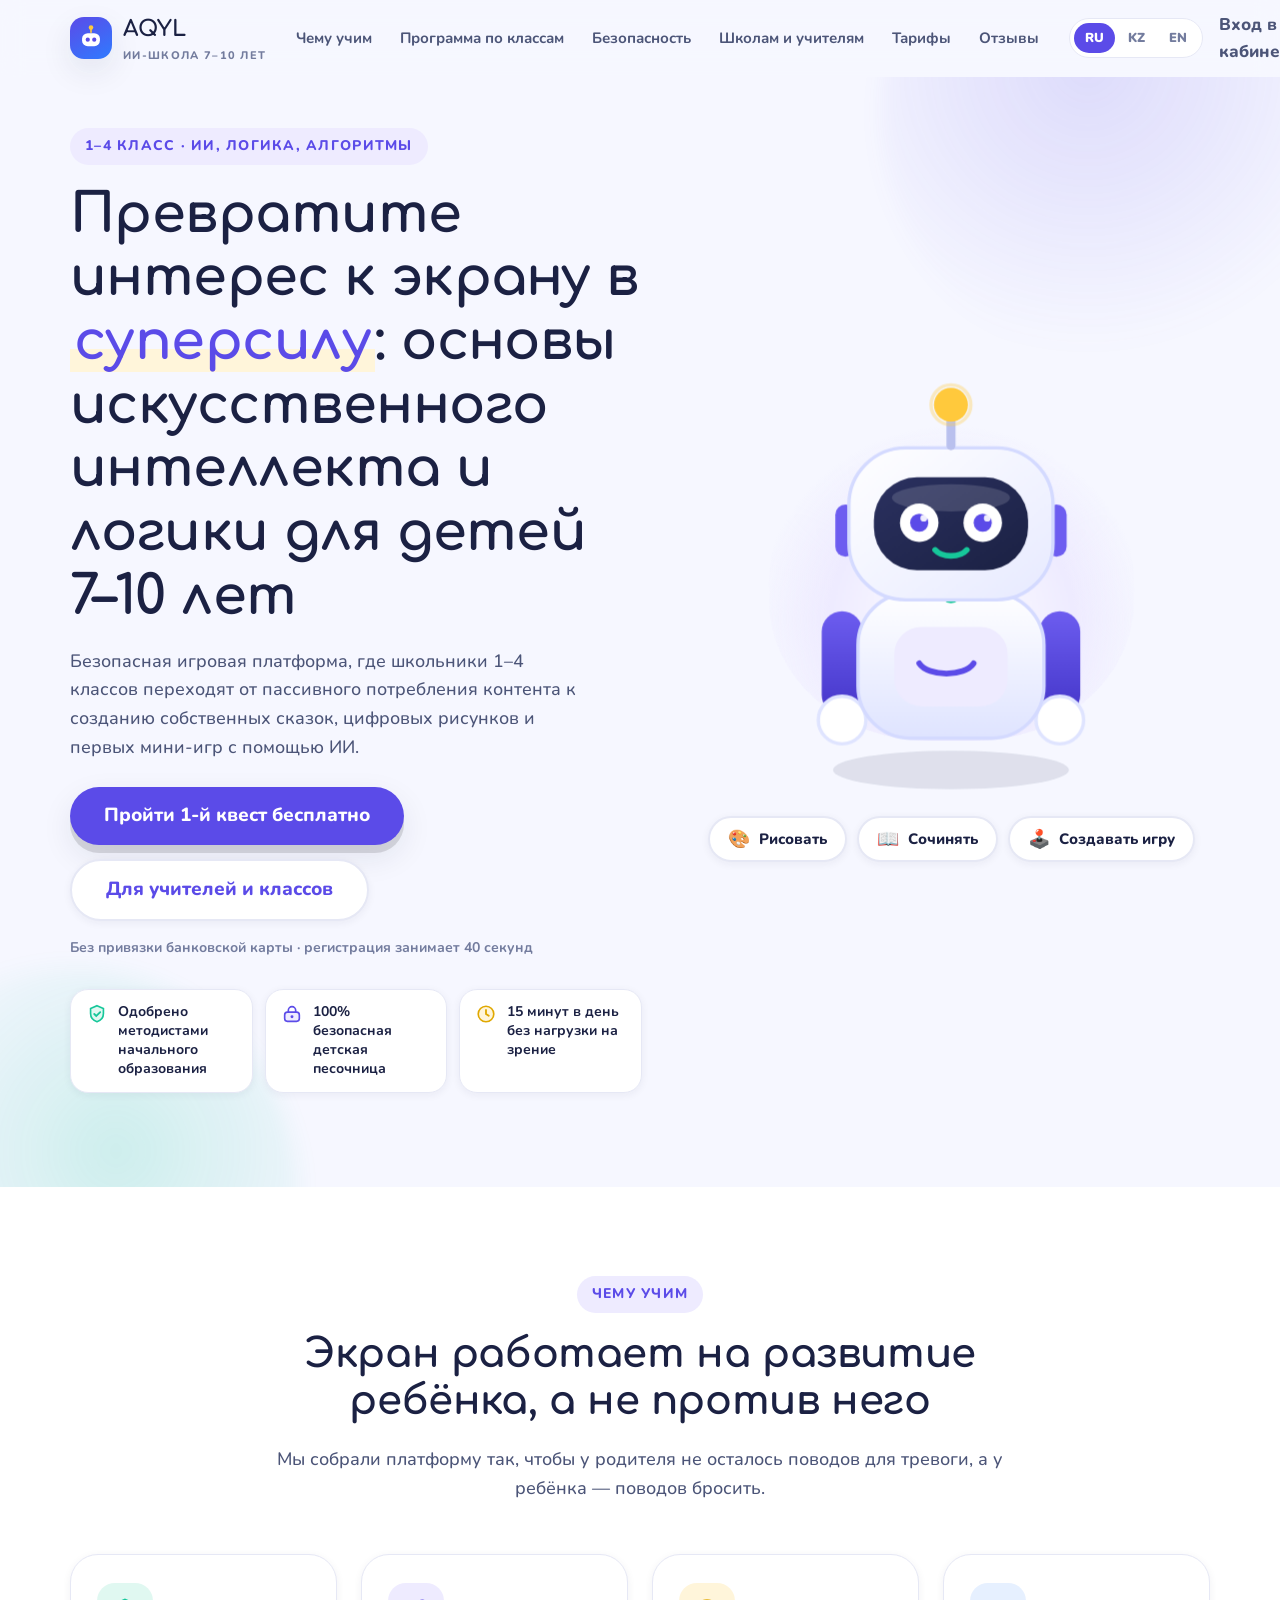
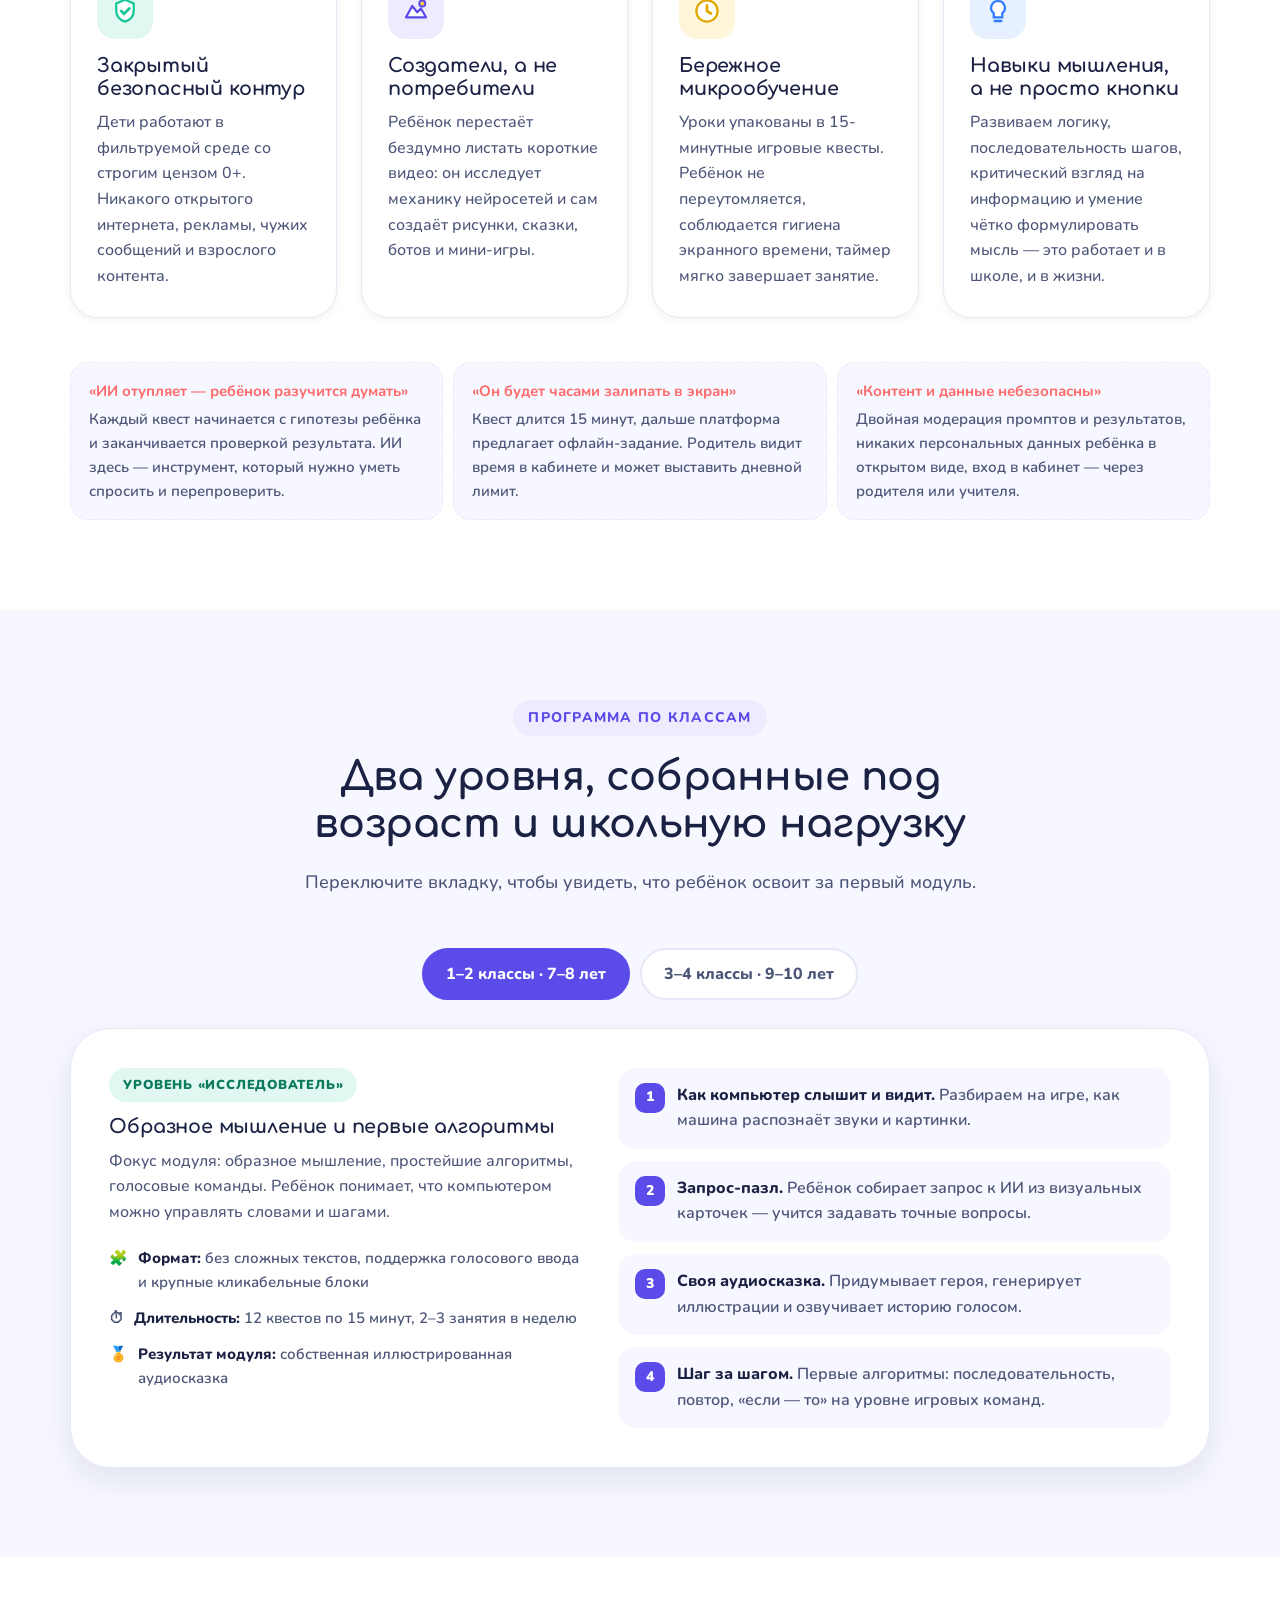
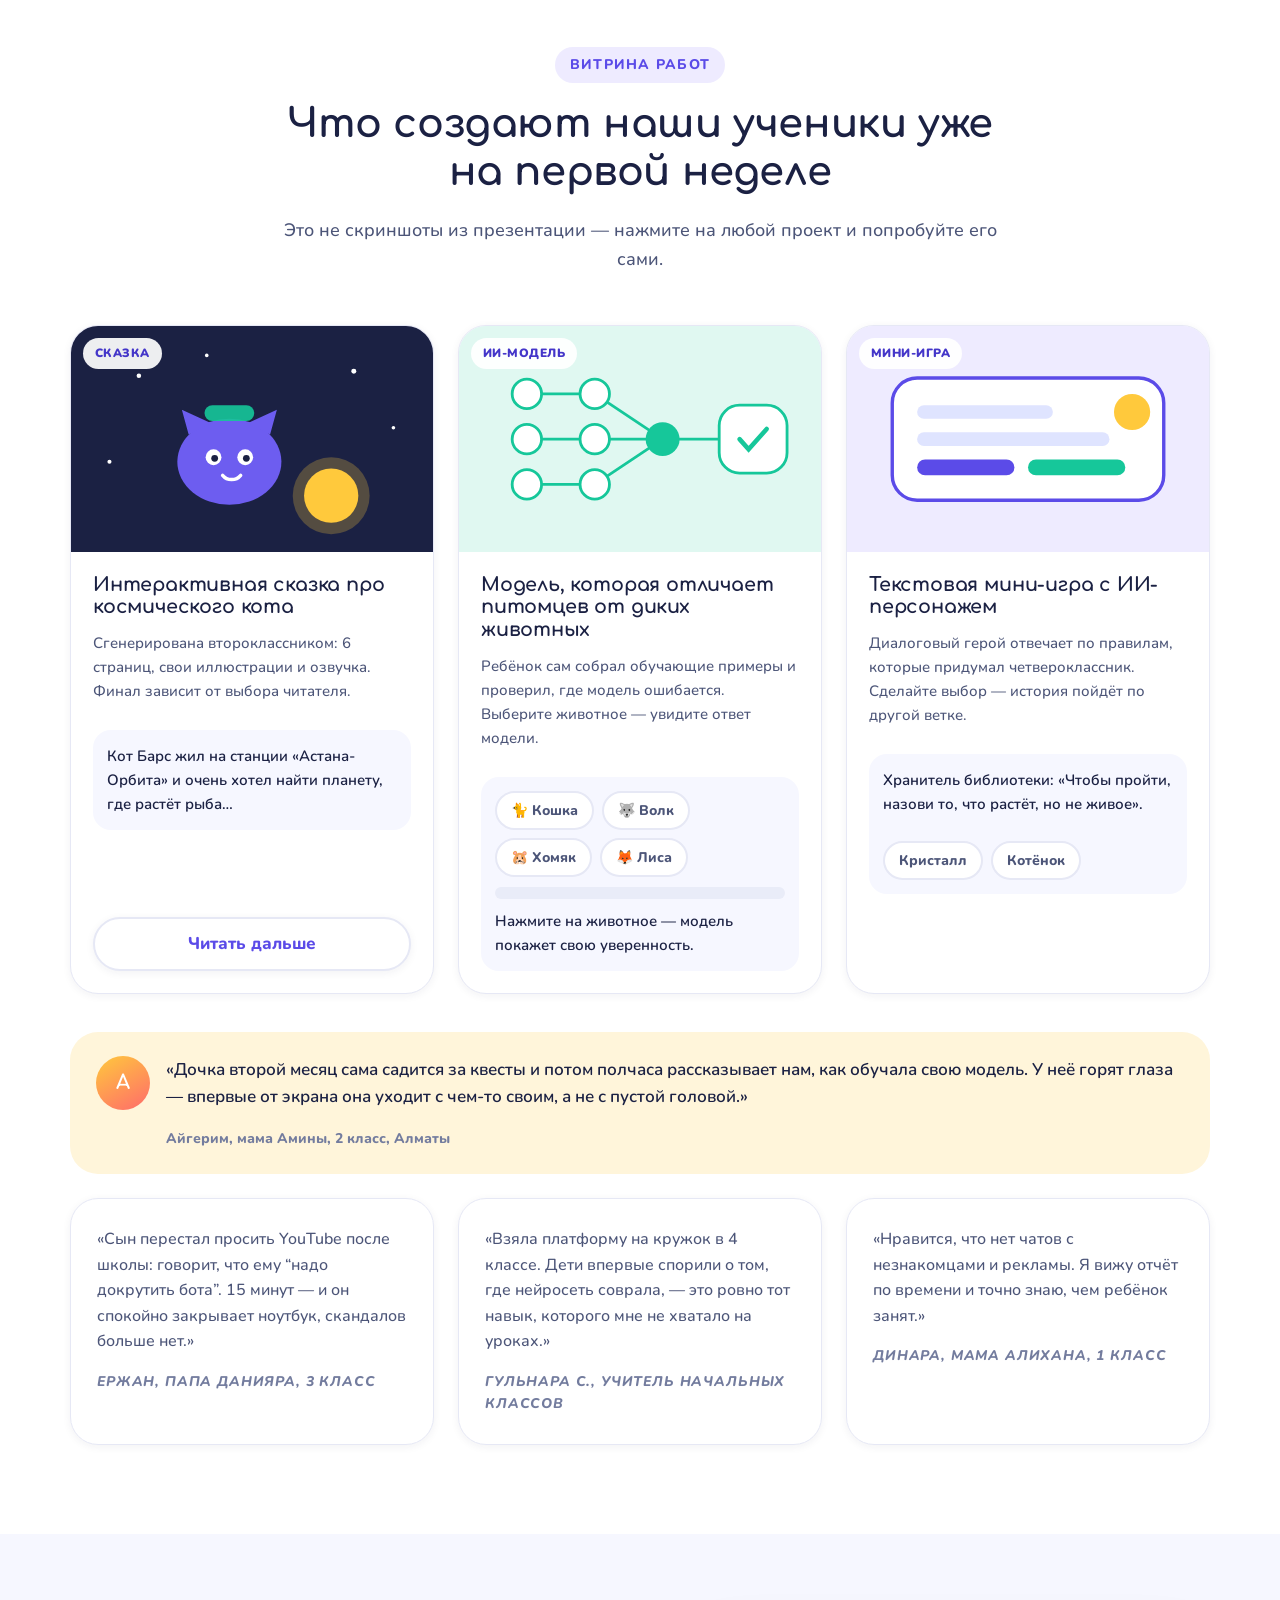
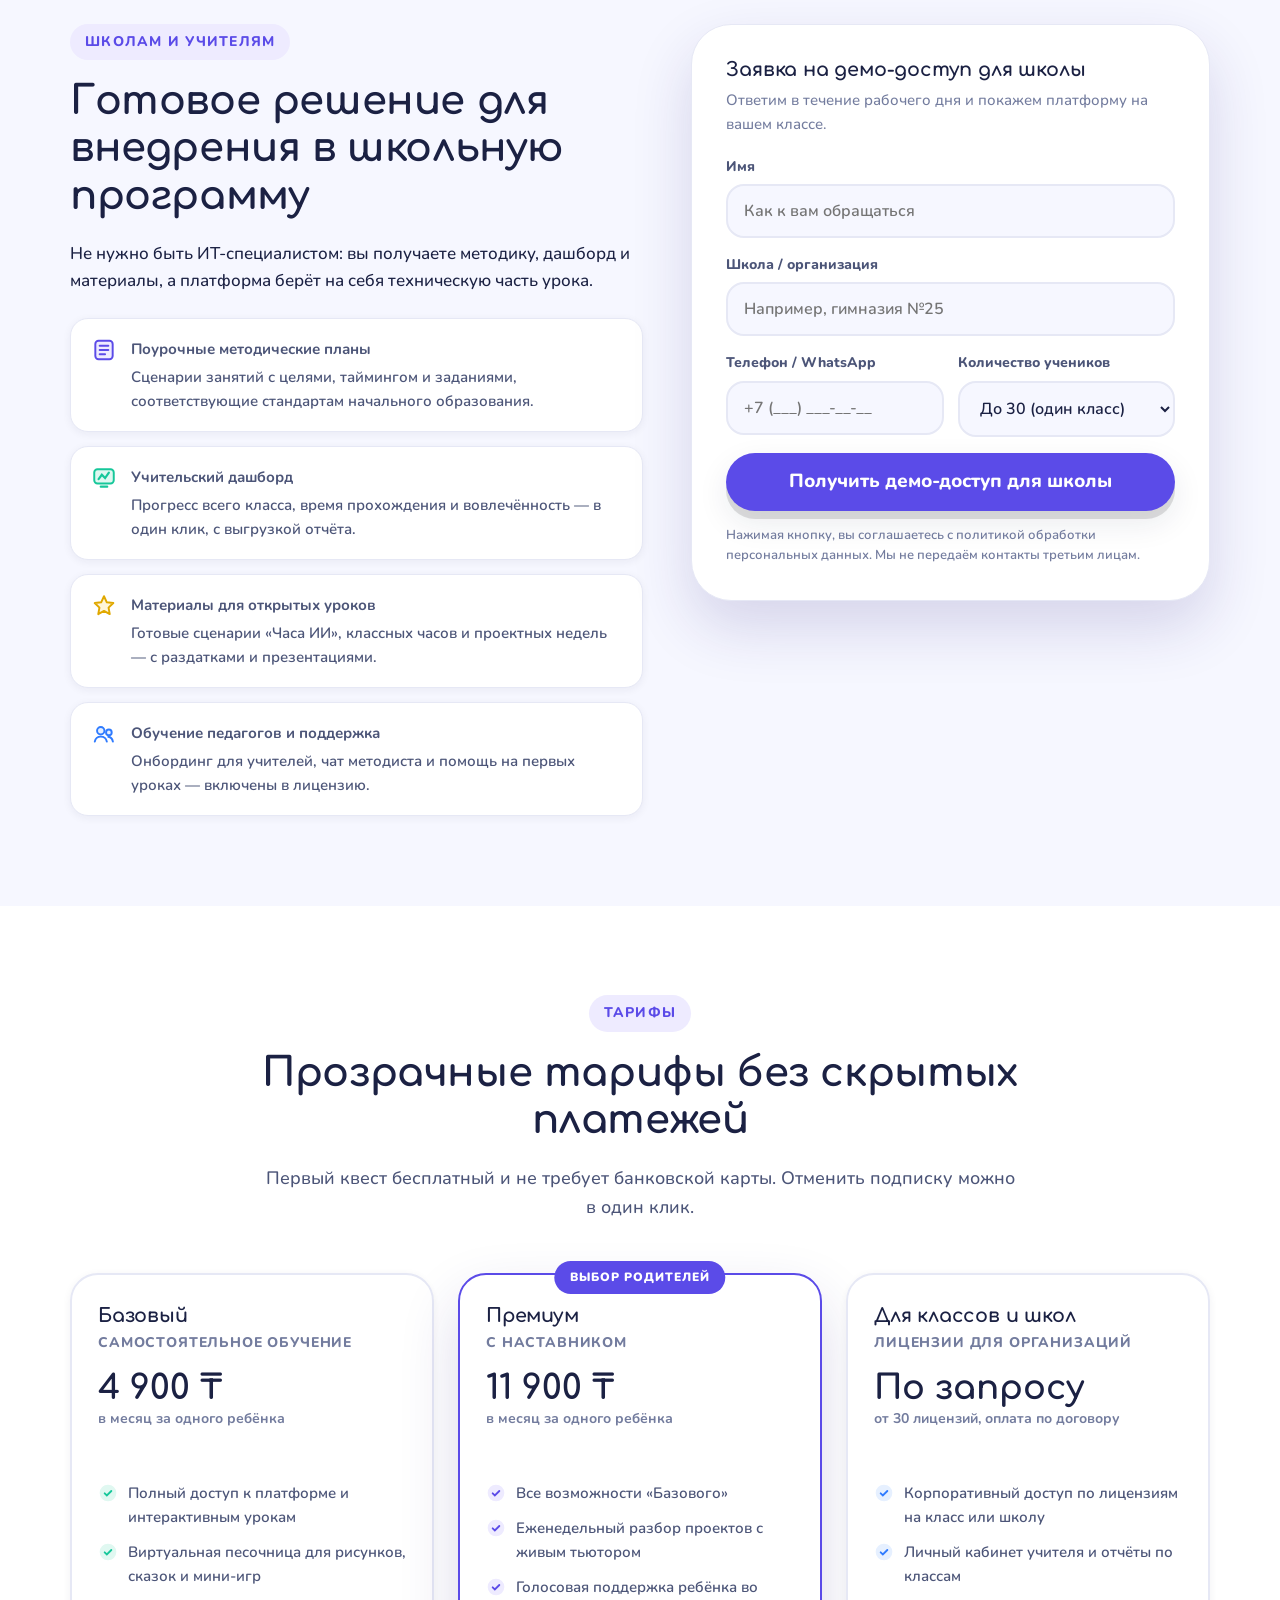
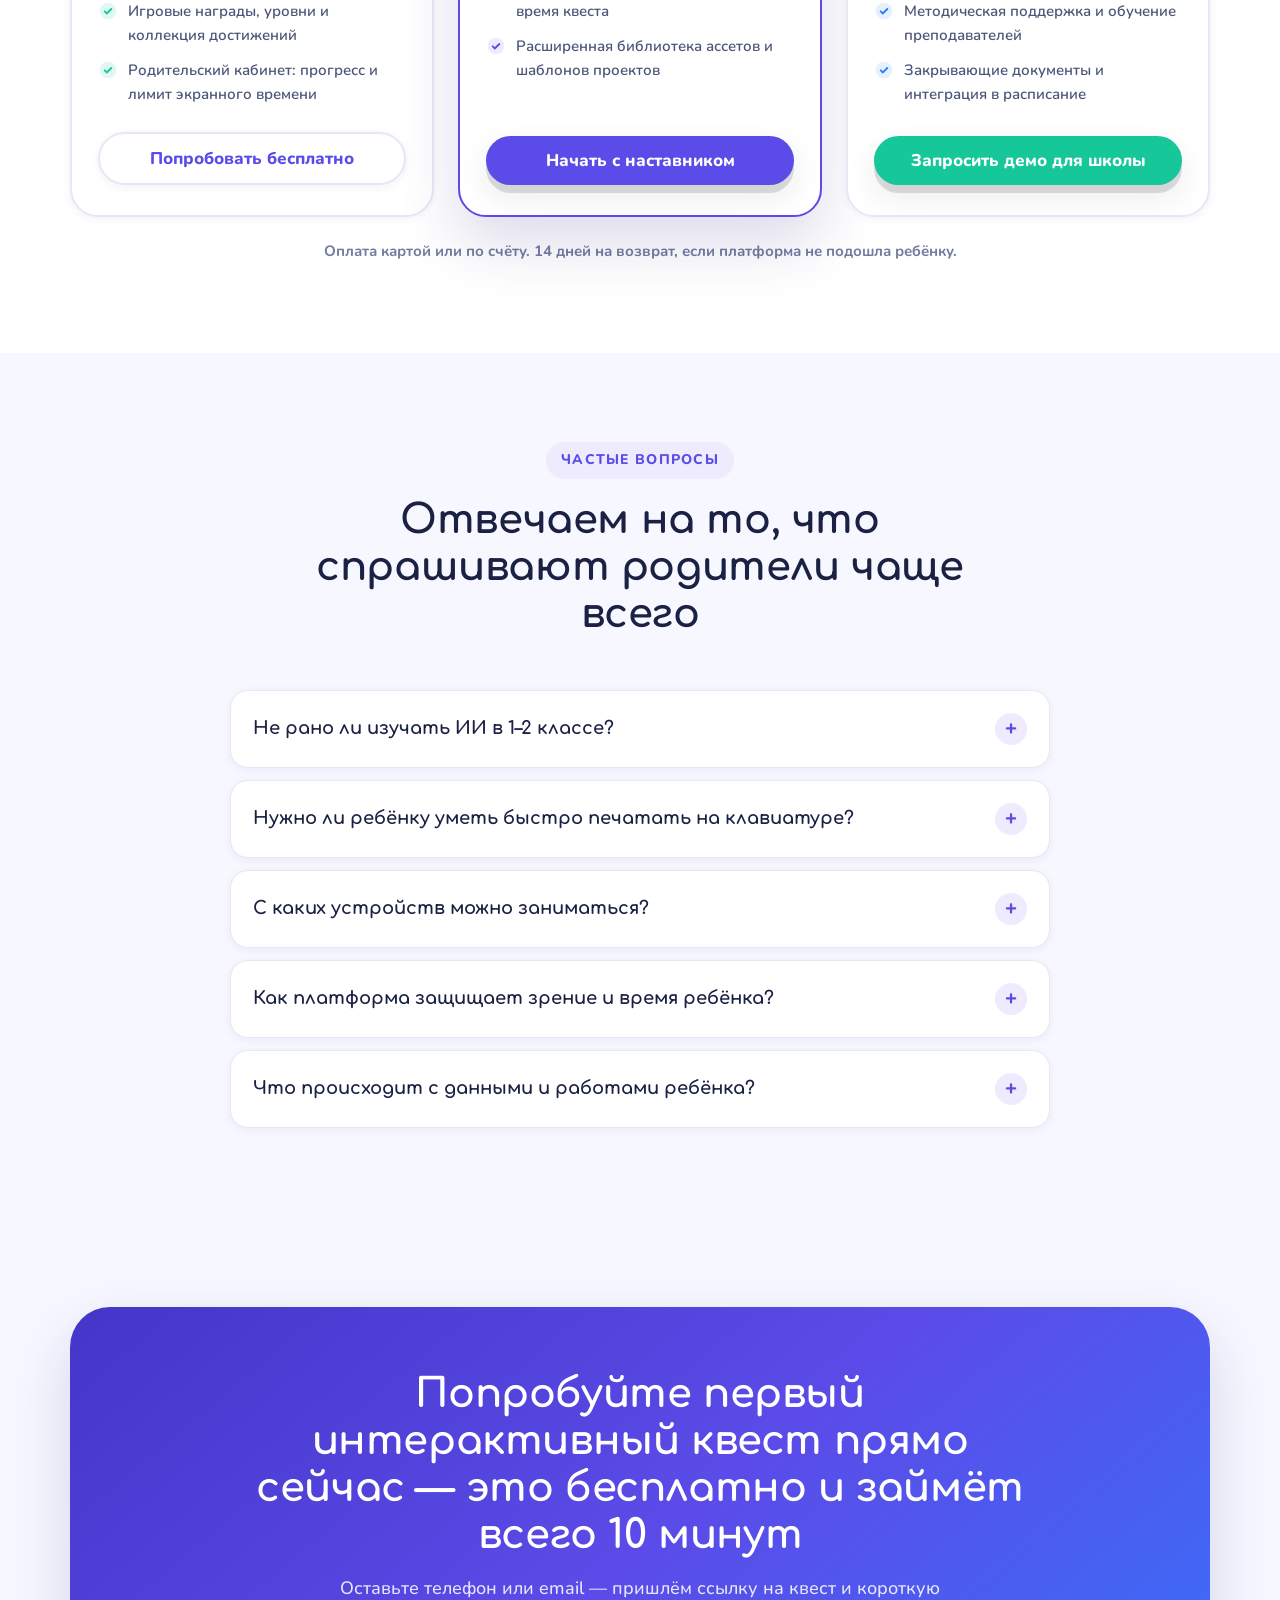
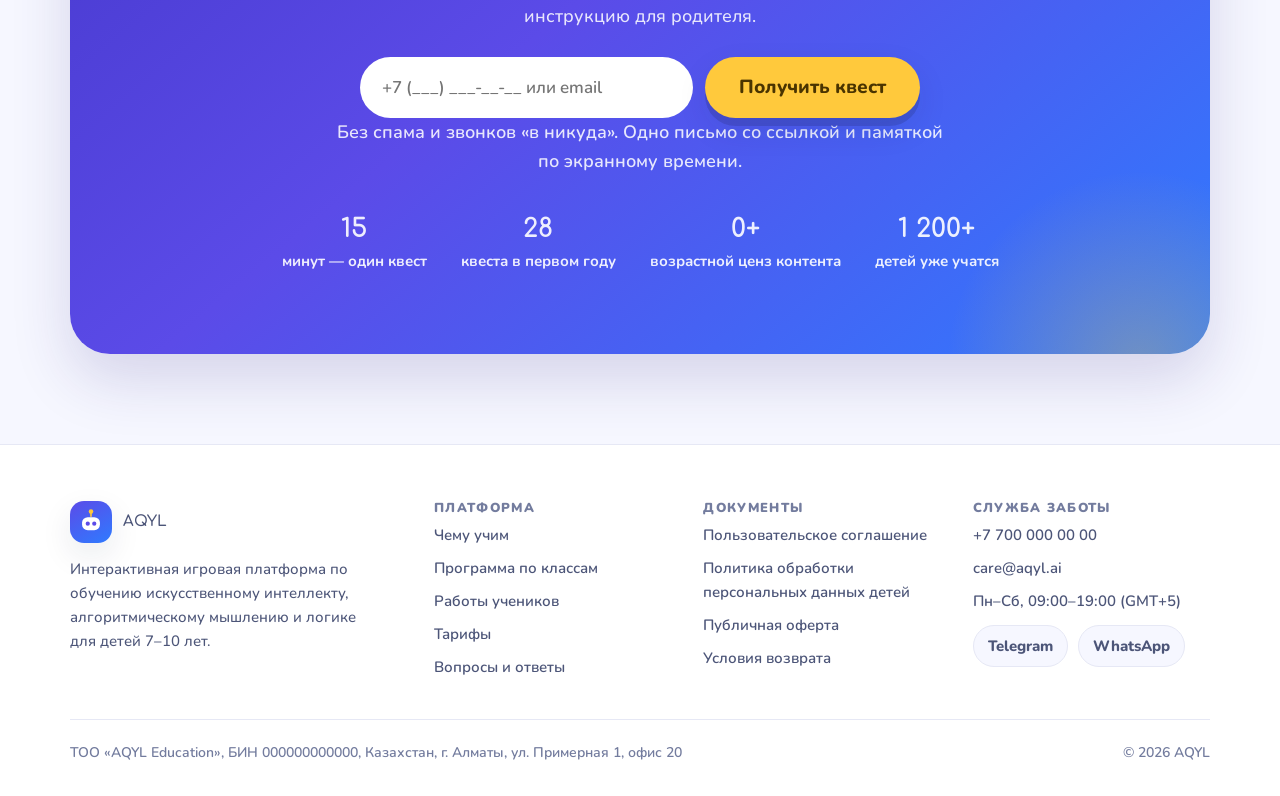
==== landing/index.html @ 335eb803 "feat: add conversion landing page for AI/logic EdTech platform Standalone static landing in landing/" ====
<!DOCTYPE html>
<html lang="ru">

<head>
  <meta charset="utf-8">
  <meta name="viewport" content="width=device-width, initial-scale=1">
  <title>AQYL — ИИ, логика и алгоритмы для детей 7–10 лет</title>
  <meta name="description"
    content="Безопасная игровая платформа, где школьники 1–4 классов изучают искусственный интеллект, алгоритмическое мышление и логику: 15-минутные квесты, свои сказки, рисунки и мини-игры. Первый квест — бесплатно.">
  <meta name="theme-color" content="#5b4be8">
  <link rel="canonical" href="https://aqyl.ai/">

  <meta property="og:type" content="website">
  <meta property="og:title" content="AQYL — основы искусственного интеллекта для детей 7–10 лет">
  <meta property="og:description"
    content="Игровые 15-минутные квесты: ребёнок переходит от бездумного скроллинга к созданию своих сказок, рисунков и мини-игр с помощью ИИ. Закрытый безопасный контур 0+.">
  <meta property="og:locale" content="ru_RU">

  <link rel="icon"
    href="data:image/svg+xml,%3Csvg xmlns='http://www.w3.org/2000/svg' viewBox='0 0 32 32'%3E%3Crect width='32' height='32' rx='9' fill='%235b4be8'/%3E%3Crect x='7' y='10' width='18' height='14' rx='6' fill='%23fff'/%3E%3Ccircle cx='13' cy='17' r='2.4' fill='%235b4be8'/%3E%3Ccircle cx='19' cy='17' r='2.4' fill='%235b4be8'/%3E%3Crect x='15' y='4' width='2' height='6' rx='1' fill='%23ffc93c'/%3E%3Ccircle cx='16' cy='4' r='2.6' fill='%23ffc93c'/%3E%3C/svg%3E">

  <!-- Критический контент рендерится сразу: шрифты и стили не блокируют парсинг дольше необходимого -->
  <link rel="preconnect" href="https://fonts.googleapis.com">
  <link rel="preconnect" href="https://fonts.gstatic.com" crossorigin>
  <link rel="stylesheet" href="assets/css/styles.css">
  <link rel="stylesheet"
    href="https://fonts.googleapis.com/css2?family=Comfortaa:wght@600;700&family=Nunito:wght@500;600;700;800;900&display=swap"
    media="print" onload="this.media='all'">
  <noscript>
    <link rel="stylesheet"
      href="https://fonts.googleapis.com/css2?family=Comfortaa:wght@600;700&family=Nunito:wght@500;600;700;800;900&display=swap">
  </noscript>

  <!-- Интерактив подгружается фоном и не блокирует первый экран -->
  <script src="assets/js/i18n.js" defer></script>
  <script src="assets/js/main.js" defer></script>
</head>

<body>
  <a class="skip-link" href="#main" data-i18n="a11y.skip">Перейти к основному содержанию</a>

  <!-- ======================= HEADER ======================= -->
  <header class="header" id="header">
    <div class="wrap header__inner">
      <a class="logo" href="#top" aria-label="AQYL — на главную">
        <span class="logo__mark" aria-hidden="true">
          <svg viewBox="0 0 32 32" fill="none">
            <rect x="5" y="10" width="22" height="16" rx="7" fill="#fff" />
            <circle cx="12" cy="18" r="2.6" fill="#5b4be8" />
            <circle cx="20" cy="18" r="2.6" fill="#5b4be8" />
            <rect x="15" y="3" width="2" height="7" rx="1" fill="#ffc93c" />
            <circle cx="16" cy="3.2" r="2.8" fill="#ffc93c" />
          </svg>
        </span>
        <span>AQYL<small data-i18n="brand.tag">ИИ-школа 7–10 лет</small></span>
      </a>

      <nav class="nav" id="nav" aria-label="Основная навигация">
        <div class="lang lang--nav" role="group" aria-label="Язык интерфейса">
          <button type="button" data-lang="ru" aria-pressed="true">RU</button>
          <button type="button" data-lang="kz" aria-pressed="false">KZ</button>
          <button type="button" data-lang="en" aria-pressed="false">EN</button>
        </div>
        <ul class="nav__list">
          <li><a href="#learn" data-i18n="nav.learn">Чему учим</a></li>
          <li><a href="#program" data-i18n="nav.program">Программа по классам</a></li>
          <li><a href="#safety" data-i18n="nav.safety">Безопасность</a></li>
          <li><a href="#schools" data-i18n="nav.schools">Школам и учителям</a></li>
          <li><a href="#pricing" data-i18n="nav.pricing">Тарифы</a></li>
          <li><a href="#reviews" data-i18n="nav.reviews">Отзывы</a></li>
          <li class="nav__login-mobile"><a href="#login" data-i18n="nav.login">Вход в кабинет</a></li>
        </ul>
      </nav>

      <div class="header__actions">
        <div class="lang lang--header" role="group" aria-label="Язык интерфейса">
          <button type="button" data-lang="ru" aria-pressed="true">RU</button>
          <button type="button" data-lang="kz" aria-pressed="false">KZ</button>
          <button type="button" data-lang="en" aria-pressed="false">EN</button>
        </div>
        <a class="btn-link" href="#login" data-i18n="nav.login">Вход в кабинет</a>
        <button class="btn btn--sun" type="button" data-open-modal>
          <span class="cta-full" data-i18n="cta.try">Попробовать бесплатно</span>
          <span class="cta-short" data-i18n="cta.tryShort">Начать</span>
        </button>
        <button class="burger" type="button" id="burger" aria-expanded="false" aria-controls="nav"
          aria-label="Меню"><span></span></button>
      </div>
    </div>
  </header>

  <main id="main">
    <span id="top"></span>

    <!-- ======================= HERO ======================= -->
    <section class="hero">
      <div class="wrap hero__grid">
        <div class="hero__text">
          <span class="eyebrow" data-i18n="hero.eyebrow">1–4 класс · ИИ, логика, алгоритмы</span>
          <h1 data-i18n="hero.h1" data-i18n-html>Превратите интерес к экрану в <em>суперсилу</em>: основы искусственного
            интеллекта и логики для детей 7–10 лет</h1>
          <p class="hero__sub" data-i18n="hero.sub">Безопасная игровая платформа, где школьники 1–4 классов переходят от
            пассивного потребления контента к созданию собственных сказок, цифровых рисунков и первых мини-игр с помощью
            ИИ.</p>

          <div class="hero__cta">
            <button class="btn btn--lg" type="button" data-open-modal data-i18n="cta.quest">Пройти 1-й квест
              бесплатно</button>
            <a class="btn btn--lg btn--ghost" href="#schools" data-i18n="cta.teachers">Для учителей и классов</a>
          </div>
          <p class="hero__note" data-i18n="hero.note">Без привязки банковской карты · регистрация занимает 40 секунд</p>

          <ul class="trust">
            <li>
              <svg viewBox="0 0 24 24" fill="none" aria-hidden="true">
                <path d="M12 3l7 3v5.5c0 4.2-2.9 7.6-7 9-4.1-1.4-7-4.8-7-9V6l7-3z" fill="#e0f8f1" stroke="#16c79a"
                  stroke-width="1.8" />
                <path d="M9 12l2.2 2.2L15.5 10" stroke="#16c79a" stroke-width="2" stroke-linecap="round" />
              </svg>
              <span data-i18n="trust.1">Одобрено методистами начального образования</span>
            </li>
            <li>
              <svg viewBox="0 0 24 24" fill="none" aria-hidden="true">
                <rect x="4" y="10" width="16" height="10" rx="3" fill="#eeebff" stroke="#5b4be8" stroke-width="1.8" />
                <path d="M8 10V8a4 4 0 018 0v2" stroke="#5b4be8" stroke-width="1.8" stroke-linecap="round" />
                <circle cx="12" cy="15" r="1.6" fill="#5b4be8" />
              </svg>
              <span data-i18n="trust.2">100% безопасная детская песочница</span>
            </li>
            <li>
              <svg viewBox="0 0 24 24" fill="none" aria-hidden="true">
                <circle cx="12" cy="12" r="8.5" fill="#fff5da" stroke="#e0a800" stroke-width="1.8" />
                <path d="M12 7.5V12l3 2" stroke="#e0a800" stroke-width="2" stroke-linecap="round" />
              </svg>
              <span data-i18n="trust.3">15 минут в день без нагрузки на зрение</span>
            </li>
          </ul>
        </div>

        <!-- Интерактивная сцена: лёгкий «3D-пластик» на SVG + CSS-перспективе -->
        <div class="scene" id="scene" data-mode="idle">
          <div class="scene__stage" id="stage">
            <div class="scene__glow" aria-hidden="true"></div>

            <svg class="robot" id="robot" viewBox="0 0 400 380" role="img"
              aria-label="Робот-помощник Аки — маскот платформы">
              <defs>
                <linearGradient id="gBody" x1="0" y1="0" x2="0" y2="1">
                  <stop offset="0" stop-color="#fff" />
                  <stop offset="1" stop-color="#dfe4ff" />
                </linearGradient>
                <linearGradient id="gHead" x1="0" y1="0" x2="1" y2="1">
                  <stop offset="0" stop-color="#fff" />
                  <stop offset="1" stop-color="#e7eaff" />
                </linearGradient>
                <linearGradient id="gVisor" x1="0" y1="0" x2="1" y2="1">
                  <stop offset="0" stop-color="#2b3160" />
                  <stop offset="1" stop-color="#1b2143" />
                </linearGradient>
                <linearGradient id="gArm" x1="0" y1="0" x2="0" y2="1">
                  <stop offset="0" stop-color="#6d5df0" />
                  <stop offset="1" stop-color="#4436c9" />
                </linearGradient>
              </defs>

              <ellipse cx="200" cy="352" rx="104" ry="17" fill="#1b2143" opacity=".1" />

              <!-- руки -->
              <rect x="86" y="212" width="36" height="92" rx="18" fill="url(#gArm)" />
              <rect x="278" y="212" width="36" height="92" rx="18" fill="url(#gArm)" />
              <circle cx="104" cy="308" r="21" fill="#fff" stroke="#dfe4ff" stroke-width="3" />
              <circle cx="296" cy="308" r="21" fill="#fff" stroke="#dfe4ff" stroke-width="3" />

              <!-- корпус -->
              <rect x="118" y="196" width="164" height="128" rx="46" fill="url(#gBody)" stroke="#d4daff"
                stroke-width="3" />
              <rect x="150" y="226" width="100" height="70" rx="24" fill="#eeebff" />
              <path d="M172 258c8 12 40 12 48 0" stroke="#5b4be8" stroke-width="5" stroke-linecap="round" fill="none" />
              <circle cx="200" cy="196" r="9" fill="#16c79a" />

              <!-- голова -->
              <rect x="98" y="118" width="18" height="46" rx="9" fill="#6d5df0" />
              <rect x="284" y="118" width="18" height="46" rx="9" fill="#6d5df0" />
              <rect x="110" y="68" width="180" height="134" rx="50" fill="url(#gHead)" stroke="#d4daff"
                stroke-width="3" />
              <rect x="132" y="94" width="136" height="82" rx="38" fill="url(#gVisor)" />
              <ellipse cx="200" cy="112" rx="52" ry="12" fill="#fff" opacity=".14" />

              <!-- глаза -->
              <g id="eyeL">
                <circle cx="172" cy="134" r="17" fill="#fff" />
                <circle class="robot__pupil" cx="172" cy="134" r="8" fill="#5b4be8" />
                <circle cx="176" cy="130" r="3" fill="#fff" opacity=".9" />
              </g>
              <g id="eyeR">
                <circle cx="228" cy="134" r="17" fill="#fff" />
                <circle class="robot__pupil" cx="228" cy="134" r="8" fill="#5b4be8" />
                <circle cx="232" cy="130" r="3" fill="#fff" opacity=".9" />
              </g>
              <rect class="robot__lid" x="150" y="112" width="100" height="46" rx="20" fill="#242a55" />

              <!-- улыбка на визоре -->
              <path d="M186 158c6 7 22 7 28 0" stroke="#16c79a" stroke-width="5" stroke-linecap="round" fill="none" />

              <!-- антенна -->
              <rect x="196" y="34" width="8" height="36" rx="4" fill="#b9c0ee" />
              <circle cx="200" cy="30" r="15" fill="#ffc93c" />
              <circle cx="200" cy="30" r="15" fill="none" stroke="#ffc93c" stroke-width="3" opacity=".45">
                <animate attributeName="r" values="15;24;15" dur="2.6s" repeatCount="indefinite" />
                <animate attributeName="opacity" values=".45;0;.45" dur="2.6s" repeatCount="indefinite" />
              </circle>

              <!-- РЕКВИЗИТ: берет художника -->
              <g class="prop prop--beret">
                <path d="M118 74c14-30 50-46 82-46s68 16 82 46c-30 14-52 18-82 18s-52-4-82-18z" fill="#ff6b6b" />
                <circle cx="252" cy="36" r="11" fill="#ffc93c" />
                <path d="M118 74c30 10 52 14 82 14s52-4 82-14" stroke="#e04f4f" stroke-width="4" fill="none" />
              </g>

              <!-- РЕКВИЗИТ: книга сказок -->
              <g class="prop prop--book">
                <path d="M112 268l88-16v76l-88 12z" fill="#fff" stroke="#5b4be8" stroke-width="4" />
                <path d="M288 268l-88-16v76l88 12z" fill="#fff" stroke="#5b4be8" stroke-width="4" />
                <path d="M200 252v76" stroke="#5b4be8" stroke-width="5" />
                <path d="M130 282l52-9M130 298l52-9M218 273l52 9M218 289l52 9" stroke="#b9c0ee" stroke-width="4"
                  stroke-linecap="round" />
              </g>

              <!-- РЕКВИЗИТ: джойстик -->
              <g class="prop prop--joystick">
                <rect x="126" y="262" width="148" height="66" rx="30" fill="#4436c9" />
                <circle cx="162" cy="295" r="15" fill="#fff" opacity=".9" />
                <path d="M162 288v14M155 295h14" stroke="#4436c9" stroke-width="4" stroke-linecap="round" />
                <circle cx="234" cy="286" r="10" fill="#ffc93c" />
                <circle cx="252" cy="304" r="10" fill="#16c79a" />
              </g>
            </svg>

            <!-- Всплывающие карточки-результаты -->
            <div class="scene__card scene__card--canvas" id="cardDraw" aria-live="polite">
              <h4 data-i18n="scene.drawTitle">Холст ученика</h4>
              <div class="canvas-art" id="canvasArt"></div>
            </div>

            <div class="scene__card scene__card--story" id="cardStory" aria-live="polite">
              <h4 data-i18n="scene.storyTitle">Сказка, которую пишет ребёнок</h4>
              <p class="story-text" id="storyText"></p>
            </div>

            <div class="scene__card scene__card--game" id="cardGame" aria-live="polite">
              <h4 data-i18n="scene.gameTitle">Мини-игра: уровень 1</h4>
              <div class="pix" id="pixGrid" aria-hidden="true"></div>
            </div>
          </div>

          <div class="scene__triggers" role="group" aria-label="Попробуйте, что умеет робот Аки">
            <button class="trigger" type="button" data-mode-btn="draw" aria-pressed="false">
              <span aria-hidden="true">🎨</span><span data-i18n="scene.draw">Рисовать</span>
            </button>
            <button class="trigger" type="button" data-mode-btn="story" aria-pressed="false">
              <span aria-hidden="true">📖</span><span data-i18n="scene.story">Сочинять</span>
            </button>
            <button class="trigger" type="button" data-mode-btn="game" aria-pressed="false">
              <span aria-hidden="true">🕹️</span><span data-i18n="scene.game">Создавать игру</span>
            </button>
          </div>
        </div>
      </div>
    </section>

    <!-- ======================= WHY US / SAFETY ======================= -->
    <section class="section section--tint" id="learn">
      <div class="wrap">
        <div class="section__head reveal">
          <span class="eyebrow" data-i18n="learn.eyebrow">Чему учим</span>
          <h2 data-i18n="learn.h2">Экран работает на развитие ребёнка, а не против него</h2>
          <p data-i18n="learn.sub">Мы собрали платформу так, чтобы у родителя не осталось поводов для тревоги, а у
            ребёнка — поводов бросить.</p>
        </div>

        <div class="cards">
          <article class="card reveal">
            <div class="card__ico card__ico--mint" aria-hidden="true">
              <svg viewBox="0 0 24 24" fill="none">
                <path d="M12 3l7 3v5.5c0 4.2-2.9 7.6-7 9-4.1-1.4-7-4.8-7-9V6l7-3z" fill="#fff" stroke="#16c79a"
                  stroke-width="1.8" />
                <path d="M9 12l2.2 2.2L15.5 10" stroke="#16c79a" stroke-width="2.2" stroke-linecap="round" />
              </svg>
            </div>
            <h3 data-i18n="learn.c1.t">Закрытый безопасный контур</h3>
            <p data-i18n="learn.c1.d">Дети работают в фильтруемой среде со строгим цензом 0+. Никакого открытого
              интернета, рекламы, чужих сообщений и взрослого контента.</p>
          </article>

          <article class="card reveal">
            <div class="card__ico card__ico--violet" aria-hidden="true">
              <svg viewBox="0 0 24 24" fill="none">
                <path d="M4 17l5-9 4 5 3-3 4 7H4z" fill="#fff" stroke="#5b4be8" stroke-width="1.8"
                  stroke-linejoin="round" />
                <circle cx="17" cy="6" r="2.4" fill="#ffc93c" stroke="#5b4be8" stroke-width="1.6" />
              </svg>
            </div>
            <h3 data-i18n="learn.c2.t">Создатели, а не потребители</h3>
            <p data-i18n="learn.c2.d">Ребёнок перестаёт бездумно листать короткие видео: он исследует механику
              нейросетей и сам создаёт рисунки, сказки, ботов и мини-игры.</p>
          </article>

          <article class="card reveal">
            <div class="card__ico card__ico--sun" aria-hidden="true">
              <svg viewBox="0 0 24 24" fill="none">
                <circle cx="12" cy="12" r="8.5" fill="#fff" stroke="#e0a800" stroke-width="1.8" />
                <path d="M12 7.5V12l3.2 2" stroke="#e0a800" stroke-width="2.2" stroke-linecap="round" />
              </svg>
            </div>
            <h3 data-i18n="learn.c3.t">Бережное микрообучение</h3>
            <p data-i18n="learn.c3.d">Уроки упакованы в 15-минутные игровые квесты. Ребёнок не переутомляется,
              соблюдается гигиена экранного времени, таймер мягко завершает занятие.</p>
          </article>

          <article class="card reveal">
            <div class="card__ico card__ico--blue" aria-hidden="true">
              <svg viewBox="0 0 24 24" fill="none">
                <path d="M12 4a5.5 5.5 0 00-3.4 9.8V17h6.8v-3.2A5.5 5.5 0 0012 4z" fill="#fff" stroke="#2f7bff"
                  stroke-width="1.8" />
                <path d="M9.4 20h5.2" stroke="#2f7bff" stroke-width="2" stroke-linecap="round" />
              </svg>
            </div>
            <h3 data-i18n="learn.c4.t">Навыки мышления, а не просто кнопки</h3>
            <p data-i18n="learn.c4.d">Развиваем логику, последовательность шагов, критический взгляд на информацию и
              умение чётко формулировать мысль — это работает и в школе, и в жизни.</p>
          </article>
        </div>

        <div id="safety" class="myth reveal">
          <div>
            <b data-i18n="safety.m1.q">«ИИ отупляет — ребёнок разучится думать»</b>
            <span data-i18n="safety.m1.a">Каждый квест начинается с гипотезы ребёнка и заканчивается проверкой
              результата. ИИ здесь — инструмент, который нужно уметь спросить и перепроверить.</span>
          </div>
          <div>
            <b data-i18n="safety.m2.q">«Он будет часами залипать в экран»</b>
            <span data-i18n="safety.m2.a">Квест длится 15 минут, дальше платформа предлагает офлайн-задание. Родитель
              видит время в кабинете и может выставить дневной лимит.</span>
          </div>
          <div>
            <b data-i18n="safety.m3.q">«Контент и данные небезопасны»</b>
            <span data-i18n="safety.m3.a">Двойная модерация промптов и результатов, никаких персональных данных ребёнка
              в открытом виде, вход в кабинет — через родителя или учителя.</span>
          </div>
        </div>
      </div>
    </section>

    <!-- ======================= CURRICULUM ======================= -->
    <section class="section" id="program">
      <div class="wrap">
        <div class="section__head reveal">
          <span class="eyebrow" data-i18n="prog.eyebrow">Программа по классам</span>
          <h2 data-i18n="prog.h2">Два уровня, собранные под возраст и школьную нагрузку</h2>
          <p data-i18n="prog.sub">Переключите вкладку, чтобы увидеть, что ребёнок освоит за первый модуль.</p>
        </div>

        <div class="tabs" role="tablist" aria-label="Уровни программы">
          <button class="tab" type="button" role="tab" id="tab-1" aria-controls="panel-1" aria-selected="true"
            data-i18n="prog.tab1">1–2 классы · 7–8 лет</button>
          <button class="tab" type="button" role="tab" id="tab-2" aria-controls="panel-2" aria-selected="false"
            data-i18n="prog.tab2">3–4 классы · 9–10 лет</button>
        </div>

        <div class="panel" id="panel-1" role="tabpanel" aria-labelledby="tab-1" tabindex="0">
          <div>
            <span class="panel__level" data-i18n="prog.p1.level">Уровень «Исследователь»</span>
            <h3 data-i18n="prog.p1.t">Образное мышление и первые алгоритмы</h3>
            <p class="panel__focus" data-i18n="prog.p1.focus">Фокус модуля: образное мышление, простейшие алгоритмы,
              голосовые команды. Ребёнок понимает, что компьютером можно управлять словами и шагами.</p>
            <ul class="panel__meta">
              <li>🧩 <span><b data-i18n="prog.fmtLabel">Формат:</b> <span data-i18n="prog.p1.fmt">без сложных текстов,
                    поддержка голосового ввода и крупные кликабельные блоки</span></span></li>
              <li>⏱ <span><b data-i18n="prog.lenLabel">Длительность:</b> <span data-i18n="prog.p1.len">12 квестов по 15
                    минут, 2–3 занятия в неделю</span></span></li>
              <li>🏅 <span><b data-i18n="prog.resLabel">Результат модуля:</b> <span data-i18n="prog.p1.res">собственная
                    иллюстрированная аудиосказка</span></span></li>
            </ul>
          </div>
          <ul class="skills">
            <li><span class="num" aria-hidden="true">1</span><span data-i18n="prog.p1.s1"><strong>Как компьютер слышит и
                  видит.</strong> Разбираем на игре, как машина распознаёт звуки и картинки.</span></li>
            <li><span class="num" aria-hidden="true">2</span><span data-i18n="prog.p1.s2"><strong>Запрос-пазл.</strong>
                Ребёнок собирает запрос к ИИ из визуальных карточек — учится задавать точные вопросы.</span></li>
            <li><span class="num" aria-hidden="true">3</span><span data-i18n="prog.p1.s3"><strong>Своя
                  аудиосказка.</strong> Придумывает героя, генерирует иллюстрации и озвучивает историю голосом.</span>
            </li>
            <li><span class="num" aria-hidden="true">4</span><span data-i18n="prog.p1.s4"><strong>Шаг за шагом.</strong>
                Первые алгоритмы: последовательность, повтор, «если — то» на уровне игровых команд.</span></li>
          </ul>
        </div>

        <div class="panel" id="panel-2" role="tabpanel" aria-labelledby="tab-2" tabindex="0" hidden>
          <div>
            <span class="panel__level" data-i18n="prog.p2.level">Уровень «Инженер»</span>
            <h3 data-i18n="prog.p2.t">Логика, промпт-дизайн и цифровая безопасность</h3>
            <p class="panel__focus" data-i18n="prog.p2.focus">Фокус модуля: логические условия, циклы, промпт-дизайн и
              цифровая безопасность. Ребёнок проектирует поведение программы и проверяет факты.</p>
            <ul class="panel__meta">
              <li>🧩 <span><b data-i18n="prog.fmtLabel">Формат:</b> <span data-i18n="prog.p2.fmt">визуальное блочное
                    программирование, текстовые промпты, проектная работа</span></span></li>
              <li>⏱ <span><b data-i18n="prog.lenLabel">Длительность:</b> <span data-i18n="prog.p2.len">16 квестов по 15
                    минут + защита проекта</span></span></li>
              <li>🏅 <span><b data-i18n="prog.resLabel">Результат модуля:</b> <span data-i18n="prog.p2.res">свой
                    чат-бот-помощник и мини-игра с ветвлением</span></span></li>
            </ul>
          </div>
          <ul class="skills">
            <li><span class="num" aria-hidden="true">1</span><span data-i18n="prog.p2.s1"><strong>Как устроены
                  нейросети.</strong> На простых моделях показываем, что такое обучение на примерах и ошибка.</span>
            </li>
            <li><span class="num" aria-hidden="true">2</span><span data-i18n="prog.p2.s2"><strong>Ветвящиеся
                  сценарии.</strong> Условия и циклы: ребёнок собирает историю, где выбор меняет финал.</span></li>
            <li><span class="num" aria-hidden="true">3</span><span data-i18n="prog.p2.s3"><strong>Свой
                  чат-бот-помощник.</strong> Формулирует роль, правила и запреты для бота — это и есть
                промпт-дизайн.</span></li>
            <li><span class="num" aria-hidden="true">4</span><span data-i18n="prog.p2.s4"><strong>Фактчекинг.</strong>
                Учится замечать выдумки нейросети и проверять данные по источникам.</span></li>
          </ul>
        </div>
      </div>
    </section>

    <!-- ======================= SHOWCASE ======================= -->
    <section class="section section--tint" id="showcase">
      <div class="wrap">
        <div class="section__head reveal">
          <span class="eyebrow" data-i18n="show.eyebrow">Витрина работ</span>
          <h2 data-i18n="show.h2">Что создают наши ученики уже на первой неделе</h2>
          <p data-i18n="show.sub">Это не скриншоты из презентации — нажмите на любой проект и попробуйте его сами.</p>
        </div>

        <div class="showcase">
          <!-- Проект 1: сказка -->
          <article class="work reveal">
            <div class="work__media">
              <span class="work__tag" data-i18n="show.w1.tag">Сказка</span>
              <svg viewBox="0 0 320 200" aria-hidden="true">
                <rect width="320" height="200" fill="#1b2143" />
                <circle cx="60" cy="44" r="2" fill="#fff" />
                <circle cx="120" cy="26" r="1.6" fill="#fff" />
                <circle cx="250" cy="40" r="2.2" fill="#fff" />
                <circle cx="285" cy="90" r="1.6" fill="#fff" />
                <circle cx="34" cy="120" r="1.8" fill="#fff" />
                <circle cx="230" cy="150" r="34" fill="#ffc93c" opacity=".25" />
                <circle cx="230" cy="150" r="24" fill="#ffc93c" />
                <g>
                  <ellipse cx="140" cy="120" rx="46" ry="38" fill="#6d5df0" />
                  <path d="M104 96l-6-22 26 12zM176 96l6-22-26 12z" fill="#6d5df0" />
                  <circle cx="126" cy="116" r="7" fill="#fff" />
                  <circle cx="154" cy="116" r="7" fill="#fff" />
                  <circle cx="127" cy="117" r="3" fill="#1b2143" />
                  <circle cx="155" cy="117" r="3" fill="#1b2143" />
                  <path d="M134 132c4 5 12 5 16 0" stroke="#fff" stroke-width="3" stroke-linecap="round" fill="none" />
                  <rect x="118" y="70" width="44" height="14" rx="7" fill="#16c79a" opacity=".9" />
                </g>
              </svg>
            </div>
            <div class="work__body">
              <h3 data-i18n="show.w1.t">Интерактивная сказка про космического кота</h3>
              <p data-i18n="show.w1.d">Сгенерирована второклассником: 6 страниц, свои иллюстрации и озвучка. Финал
                зависит от выбора читателя.</p>
              <div class="work__demo" id="demoStory">
                <p data-i18n="show.w1.page1">Кот Барс жил на станции «Астана-Орбита» и очень хотел найти планету, где
                  растёт рыба…</p>
              </div>
              <button class="btn btn--ghost" type="button" id="btnStoryNext" data-i18n="show.w1.btn">Читать
                дальше</button>
            </div>
          </article>

          <!-- Проект 2: классификатор -->
          <article class="work reveal">
            <div class="work__media">
              <span class="work__tag" data-i18n="show.w2.tag">ИИ-модель</span>
              <svg viewBox="0 0 320 200" aria-hidden="true">
                <rect width="320" height="200" fill="#e0f8f1" />
                <g stroke="#16c79a" stroke-width="2.5" fill="none">
                  <path d="M60 60h60M60 100h60M60 140h60" />
                  <path d="M120 60l60 40M120 100h60M120 140l60-40" />
                  <path d="M180 100h60" />
                </g>
                <circle cx="60" cy="60" r="13" fill="#fff" stroke="#16c79a" stroke-width="2.5" />
                <circle cx="60" cy="100" r="13" fill="#fff" stroke="#16c79a" stroke-width="2.5" />
                <circle cx="60" cy="140" r="13" fill="#fff" stroke="#16c79a" stroke-width="2.5" />
                <circle cx="120" cy="60" r="13" fill="#fff" stroke="#16c79a" stroke-width="2.5" />
                <circle cx="120" cy="100" r="13" fill="#fff" stroke="#16c79a" stroke-width="2.5" />
                <circle cx="120" cy="140" r="13" fill="#fff" stroke="#16c79a" stroke-width="2.5" />
                <circle cx="180" cy="100" r="15" fill="#16c79a" />
                <rect x="230" y="70" width="60" height="60" rx="18" fill="#fff" stroke="#16c79a" stroke-width="2.5" />
                <path d="M248 100l8 9 16-18" stroke="#16c79a" stroke-width="4" stroke-linecap="round" fill="none" />
              </svg>
            </div>
            <div class="work__body">
              <h3 data-i18n="show.w2.t">Модель, которая отличает питомцев от диких животных</h3>
              <p data-i18n="show.w2.d">Ребёнок сам собрал обучающие примеры и проверил, где модель ошибается. Выберите
                животное — увидите ответ модели.</p>
              <div class="work__demo">
                <div class="chips" id="clsChips">
                  <button class="chip" type="button" data-animal="cat" data-i18n="show.w2.cat">🐈 Кошка</button>
                  <button class="chip" type="button" data-animal="wolf" data-i18n="show.w2.wolf">🐺 Волк</button>
                  <button class="chip" type="button" data-animal="hamster"
                    data-i18n="show.w2.hamster">🐹 Хомяк</button>
                  <button class="chip" type="button" data-animal="fox" data-i18n="show.w2.fox">🦊 Лиса</button>
                </div>
                <div class="meter" aria-hidden="true"><i id="clsMeter"></i></div>
                <p id="clsOut" aria-live="polite" data-i18n="show.w2.hint">Нажмите на животное — модель покажет свою
                  уверенность.</p>
              </div>
            </div>
          </article>

          <!-- Проект 3: мини-игра -->
          <article class="work reveal">
            <div class="work__media">
              <span class="work__tag" data-i18n="show.w3.tag">Мини-игра</span>
              <svg viewBox="0 0 320 200" aria-hidden="true">
                <rect width="320" height="200" fill="#eeebff" />
                <rect x="40" y="46" width="240" height="108" rx="22" fill="#fff" stroke="#5b4be8" stroke-width="3" />
                <rect x="62" y="70" width="120" height="12" rx="6" fill="#dfe4ff" />
                <rect x="62" y="94" width="170" height="12" rx="6" fill="#dfe4ff" />
                <rect x="62" y="118" width="86" height="14" rx="7" fill="#5b4be8" />
                <rect x="160" y="118" width="86" height="14" rx="7" fill="#16c79a" />
                <circle cx="252" cy="76" r="16" fill="#ffc93c" />
              </svg>
            </div>
            <div class="work__body">
              <h3 data-i18n="show.w3.t">Текстовая мини-игра с ИИ-персонажем</h3>
              <p data-i18n="show.w3.d">Диалоговый герой отвечает по правилам, которые придумал четвероклассник. Сделайте
                выбор — история пойдёт по другой ветке.</p>
              <div class="work__demo">
                <p id="gameOut" aria-live="polite" data-i18n="show.w3.start">Хранитель библиотеки: «Чтобы пройти, назови
                  то, что растёт, но не живое».</p>
                <div class="chips" id="gameChips">
                  <button class="chip" type="button" data-answer="crystal" data-i18n="show.w3.a1">Кристалл</button>
                  <button class="chip" type="button" data-answer="cat" data-i18n="show.w3.a2">Котёнок</button>
                </div>
              </div>
            </div>
          </article>
        </div>

        <div class="quote reveal" id="reviews">
          <span class="quote__ava" aria-hidden="true">А</span>
          <div>
            <p data-i18n="show.q1">«Дочка второй месяц сама садится за квесты и потом полчаса рассказывает нам, как
              обучала свою модель. У неё горят глаза — впервые от экрана она уходит с чем-то своим, а не с пустой
              головой.»</p>
            <cite data-i18n="show.q1.a">Айгерим, мама Амины, 2 класс, Алматы</cite>
          </div>
        </div>

        <div class="cards reveal" style="margin-top:24px">
          <article class="card">
            <p data-i18n="show.q2">«Сын перестал просить YouTube после школы: говорит, что ему “надо докрутить бота”.
              15 минут — и он спокойно закрывает ноутбук, скандалов больше нет.»</p>
            <cite class="plan__for" style="margin:12px 0 0;display:block" data-i18n="show.q2.a">Ержан, папа Данияра,
              3 класс</cite>
          </article>
          <article class="card">
            <p data-i18n="show.q3">«Взяла платформу на кружок в 4 классе. Дети впервые спорили о том, где нейросеть
              соврала, — это ровно тот навык, которого мне не хватало на уроках.»</p>
            <cite class="plan__for" style="margin:12px 0 0;display:block" data-i18n="show.q3.a">Гульнара С., учитель
              начальных классов</cite>
          </article>
          <article class="card">
            <p data-i18n="show.q4">«Нравится, что нет чатов с незнакомцами и рекламы. Я вижу отчёт по времени и точно
              знаю, чем ребёнок занят.»</p>
            <cite class="plan__for" style="margin:12px 0 0;display:block" data-i18n="show.q4.a">Динара, мама Алихана,
              1 класс</cite>
          </article>
        </div>
      </div>
    </section>

    <!-- ======================= B2B ======================= -->
    <section class="section" id="schools">
      <div class="wrap b2b">
        <div class="reveal">
          <span class="eyebrow" data-i18n="b2b.eyebrow">Школам и учителям</span>
          <h2 data-i18n="b2b.h2">Готовое решение для внедрения в школьную программу</h2>
          <p data-i18n="b2b.sub">Не нужно быть ИТ-специалистом: вы получаете методику, дашборд и материалы, а платформа
            берёт на себя техническую часть урока.</p>

          <ul class="b2b__list">
            <li>
              <svg viewBox="0 0 24 24" fill="none" aria-hidden="true">
                <rect x="4" y="3.5" width="16" height="17" rx="3" fill="#eeebff" stroke="#5b4be8" stroke-width="1.8" />
                <path d="M8 8h8M8 12h8M8 16h5" stroke="#5b4be8" stroke-width="1.8" stroke-linecap="round" />
              </svg>
              <span><b data-i18n="b2b.i1.t">Поурочные методические планы</b><span data-i18n="b2b.i1.d">Сценарии занятий
                  с целями, таймингом и заданиями, соответствующие стандартам начального образования.</span></span>
            </li>
            <li>
              <svg viewBox="0 0 24 24" fill="none" aria-hidden="true">
                <rect x="3" y="4" width="18" height="13" rx="3" fill="#e0f8f1" stroke="#16c79a" stroke-width="1.8" />
                <path d="M7 13l3-4 3 3 3.5-5" stroke="#16c79a" stroke-width="2" stroke-linecap="round" />
                <path d="M9 20h6" stroke="#16c79a" stroke-width="2" stroke-linecap="round" />
              </svg>
              <span><b data-i18n="b2b.i2.t">Учительский дашборд</b><span data-i18n="b2b.i2.d">Прогресс всего класса,
                  время прохождения и вовлечённость — в один клик, с выгрузкой отчёта.</span></span>
            </li>
            <li>
              <svg viewBox="0 0 24 24" fill="none" aria-hidden="true">
                <path d="M12 3l2.6 5.6 6 .7-4.4 4.2 1.1 6-5.3-3-5.3 3 1.1-6L3.4 9.3l6-.7z" fill="#fff5da"
                  stroke="#e0a800" stroke-width="1.8" stroke-linejoin="round" />
              </svg>
              <span><b data-i18n="b2b.i3.t">Материалы для открытых уроков</b><span data-i18n="b2b.i3.d">Готовые
                  сценарии «Часа ИИ», классных часов и проектных недель — с раздатками и презентациями.</span></span>
            </li>
            <li>
              <svg viewBox="0 0 24 24" fill="none" aria-hidden="true">
                <circle cx="9" cy="9" r="3.4" fill="#e6f0ff" stroke="#2f7bff" stroke-width="1.8" />
                <circle cx="16.5" cy="10.5" r="2.6" fill="#e6f0ff" stroke="#2f7bff" stroke-width="1.8" />
                <path d="M3.5 19c.6-3 3-4.6 5.5-4.6S14 16 14.6 19M16 14.6c2 .3 3.7 1.8 4.2 4.4" stroke="#2f7bff"
                  stroke-width="1.8" stroke-linecap="round" />
              </svg>
              <span><b data-i18n="b2b.i4.t">Обучение педагогов и поддержка</b><span data-i18n="b2b.i4.d">Онбординг для
                  учителей, чат методиста и помощь на первых уроках — включены в лицензию.</span></span>
            </li>
          </ul>
        </div>

        <form class="form reveal" id="formSchool" novalidate>
          <div class="form__body">
            <h3 data-i18n="b2b.form.t">Заявка на демо-доступ для школы</h3>
            <p class="form__hint" data-i18n="b2b.form.h">Ответим в течение рабочего дня и покажем платформу на вашем
              классе.</p>

            <div class="field">
              <label for="sName" data-i18n="form.name">Имя</label>
              <input id="sName" name="name" type="text" autocomplete="name" required data-i18n-ph="form.namePh"
                placeholder="Как к вам обращаться">
              <span class="err" data-i18n="form.errName">Укажите, пожалуйста, имя</span>
            </div>

            <div class="field">
              <label for="sOrg" data-i18n="form.org">Школа / организация</label>
              <input id="sOrg" name="org" type="text" autocomplete="organization" required data-i18n-ph="form.orgPh"
                placeholder="Например, гимназия №25">
              <span class="err" data-i18n="form.errOrg">Укажите название организации</span>
            </div>

            <div class="field--row">
              <div class="field">
                <label for="sPhone" data-i18n="form.phone">Телефон / WhatsApp</label>
                <input id="sPhone" name="phone" type="tel" inputmode="tel" autocomplete="tel" required
                  data-i18n-ph="form.phonePh" placeholder="+7 (___) ___-__-__">
                <span class="err" data-i18n="form.errPhone">Введите номер не короче 10 цифр</span>
              </div>
              <div class="field">
                <label for="sCount" data-i18n="form.count">Количество учеников</label>
                <select id="sCount" name="count">
                  <option value="1-30" data-i18n="form.count1">До 30 (один класс)</option>
                  <option value="30-150" data-i18n="form.count2">30–150</option>
                  <option value="150-500" data-i18n="form.count3">150–500</option>
                  <option value="500+" data-i18n="form.count4">Больше 500</option>
                </select>
              </div>
            </div>

            <button class="btn btn--block btn--lg" type="submit" data-i18n="b2b.form.btn">Получить демо-доступ для
              школы</button>
            <p class="form__legal" data-i18n="b2b.form.legal">Нажимая кнопку, вы соглашаетесь с политикой обработки
              персональных данных. Мы не передаём контакты третьим лицам.</p>
          </div>

          <div class="form__ok" role="status">
            <span aria-hidden="true">🎉</span>
            <span data-i18n="b2b.form.ok">Заявка принята! Методист свяжется с вами в течение рабочего дня.</span>
          </div>
        </form>
      </div>
    </section>

    <!-- ======================= PRICING ======================= -->
    <section class="section section--tint" id="pricing">
      <div class="wrap">
        <div class="section__head reveal">
          <span class="eyebrow" data-i18n="price.eyebrow">Тарифы</span>
          <h2 data-i18n="price.h2">Прозрачные тарифы без скрытых платежей</h2>
          <p data-i18n="price.sub">Первый квест бесплатный и не требует банковской карты. Отменить подписку можно в один
            клик.</p>
        </div>

        <div class="plans">
          <article class="plan reveal">
            <h3 data-i18n="price.p1.t">Базовый</h3>
            <p class="plan__for" data-i18n="price.p1.for">Самостоятельное обучение</p>
            <p class="plan__price">4 900 ₸<small data-i18n="price.month">в месяц за одного ребёнка</small></p>
            <ul class="plan__feat">
              <li><svg viewBox="0 0 24 24" fill="none" aria-hidden="true">
                  <circle cx="12" cy="12" r="10" fill="#e0f8f1" />
                  <path d="M8 12.4l2.6 2.6L16 9.6" stroke="#16c79a" stroke-width="2.2" stroke-linecap="round" />
                </svg><span data-i18n="price.p1.f1">Полный доступ к платформе и интерактивным урокам</span></li>
              <li><svg viewBox="0 0 24 24" fill="none" aria-hidden="true">
                  <circle cx="12" cy="12" r="10" fill="#e0f8f1" />
                  <path d="M8 12.4l2.6 2.6L16 9.6" stroke="#16c79a" stroke-width="2.2" stroke-linecap="round" />
                </svg><span data-i18n="price.p1.f2">Виртуальная песочница для рисунков, сказок и мини-игр</span></li>
              <li><svg viewBox="0 0 24 24" fill="none" aria-hidden="true">
                  <circle cx="12" cy="12" r="10" fill="#e0f8f1" />
                  <path d="M8 12.4l2.6 2.6L16 9.6" stroke="#16c79a" stroke-width="2.2" stroke-linecap="round" />
                </svg><span data-i18n="price.p1.f3">Игровые награды, уровни и коллекция достижений</span></li>
              <li><svg viewBox="0 0 24 24" fill="none" aria-hidden="true">
                  <circle cx="12" cy="12" r="10" fill="#e0f8f1" />
                  <path d="M8 12.4l2.6 2.6L16 9.6" stroke="#16c79a" stroke-width="2.2" stroke-linecap="round" />
                </svg><span data-i18n="price.p1.f4">Родительский кабинет: прогресс и лимит экранного времени</span></li>
            </ul>
            <button class="btn btn--ghost btn--block" type="button" data-open-modal
              data-i18n="price.p1.btn">Попробовать бесплатно</button>
          </article>

          <article class="plan plan--best reveal">
            <span class="plan__badge" data-i18n="price.best">Выбор родителей</span>
            <h3 data-i18n="price.p2.t">Премиум</h3>
            <p class="plan__for" data-i18n="price.p2.for">С наставником</p>
            <p class="plan__price">11 900 ₸<small data-i18n="price.month">в месяц за одного ребёнка</small></p>
            <ul class="plan__feat">
              <li><svg viewBox="0 0 24 24" fill="none" aria-hidden="true">
                  <circle cx="12" cy="12" r="10" fill="#eeebff" />
                  <path d="M8 12.4l2.6 2.6L16 9.6" stroke="#5b4be8" stroke-width="2.2" stroke-linecap="round" />
                </svg><span data-i18n="price.p2.f1">Все возможности «Базового»</span></li>
              <li><svg viewBox="0 0 24 24" fill="none" aria-hidden="true">
                  <circle cx="12" cy="12" r="10" fill="#eeebff" />
                  <path d="M8 12.4l2.6 2.6L16 9.6" stroke="#5b4be8" stroke-width="2.2" stroke-linecap="round" />
                </svg><span data-i18n="price.p2.f2">Еженедельный разбор проектов с живым тьютором</span></li>
              <li><svg viewBox="0 0 24 24" fill="none" aria-hidden="true">
                  <circle cx="12" cy="12" r="10" fill="#eeebff" />
                  <path d="M8 12.4l2.6 2.6L16 9.6" stroke="#5b4be8" stroke-width="2.2" stroke-linecap="round" />
                </svg><span data-i18n="price.p2.f3">Голосовая поддержка ребёнка во время квеста</span></li>
              <li><svg viewBox="0 0 24 24" fill="none" aria-hidden="true">
                  <circle cx="12" cy="12" r="10" fill="#eeebff" />
                  <path d="M8 12.4l2.6 2.6L16 9.6" stroke="#5b4be8" stroke-width="2.2" stroke-linecap="round" />
                </svg><span data-i18n="price.p2.f4">Расширенная библиотека ассетов и шаблонов проектов</span></li>
            </ul>
            <button class="btn btn--block" type="button" data-open-modal data-i18n="price.p2.btn">Начать с
              наставником</button>
          </article>

          <article class="plan reveal">
            <h3 data-i18n="price.p3.t">Для классов и школ</h3>
            <p class="plan__for" data-i18n="price.p3.for">Лицензии для организаций</p>
            <p class="plan__price" data-i18n="price.p3.price">По запросу<small
                data-i18n="price.p3.priceSub">от 30 лицензий, оплата по договору</small></p>
            <ul class="plan__feat">
              <li><svg viewBox="0 0 24 24" fill="none" aria-hidden="true">
                  <circle cx="12" cy="12" r="10" fill="#e6f0ff" />
                  <path d="M8 12.4l2.6 2.6L16 9.6" stroke="#2f7bff" stroke-width="2.2" stroke-linecap="round" />
                </svg><span data-i18n="price.p3.f1">Корпоративный доступ по лицензиям на класс или школу</span></li>
              <li><svg viewBox="0 0 24 24" fill="none" aria-hidden="true">
                  <circle cx="12" cy="12" r="10" fill="#e6f0ff" />
                  <path d="M8 12.4l2.6 2.6L16 9.6" stroke="#2f7bff" stroke-width="2.2" stroke-linecap="round" />
                </svg><span data-i18n="price.p3.f2">Личный кабинет учителя и отчёты по классам</span></li>
              <li><svg viewBox="0 0 24 24" fill="none" aria-hidden="true">
                  <circle cx="12" cy="12" r="10" fill="#e6f0ff" />
                  <path d="M8 12.4l2.6 2.6L16 9.6" stroke="#2f7bff" stroke-width="2.2" stroke-linecap="round" />
                </svg><span data-i18n="price.p3.f3">Методическая поддержка и обучение преподавателей</span></li>
              <li><svg viewBox="0 0 24 24" fill="none" aria-hidden="true">
                  <circle cx="12" cy="12" r="10" fill="#e6f0ff" />
                  <path d="M8 12.4l2.6 2.6L16 9.6" stroke="#2f7bff" stroke-width="2.2" stroke-linecap="round" />
                </svg><span data-i18n="price.p3.f4">Закрывающие документы и интеграция в расписание</span></li>
            </ul>
            <a class="btn btn--mint btn--block" href="#schools" data-i18n="price.p3.btn">Запросить демо для школы</a>
          </article>
        </div>

        <p class="plans__note" data-i18n="price.note">Оплата картой или по счёту. 14 дней на возврат, если платформа не
          подошла ребёнку.</p>
      </div>
    </section>

    <!-- ======================= FAQ ======================= -->
    <section class="section" id="faq">
      <div class="wrap">
        <div class="section__head reveal">
          <span class="eyebrow" data-i18n="faq.eyebrow">Частые вопросы</span>
          <h2 data-i18n="faq.h2">Отвечаем на то, что спрашивают родители чаще всего</h2>
        </div>

        <div class="faq reveal">
          <details>
            <summary data-i18n="faq.q1">Не рано ли изучать ИИ в 1–2 классе?</summary>
            <p data-i18n="faq.a1">Нет: мы не учим программировать нейросети, а показываем, как машина «думает», и учим
              задавать точные вопросы. Это те же навыки, что развивают математика и чтение, — последовательность,
              сравнение, проверка. Всё в игровой форме, без терминов и домашних заданий.</p>
          </details>
          <details>
            <summary data-i18n="faq.q2">Нужно ли ребёнку уметь быстро печатать на клавиатуре?</summary>
            <p data-i18n="faq.a2">Не нужно. На уровне «Исследователь» задания собираются перетаскиванием карточек
              (drag-and-drop) и голосом — ребёнок просто говорит, а платформа распознаёт речь. Печать появляется
              постепенно, в 3–4 классе, и всегда остаётся опцией, а не барьером.</p>
          </details>
          <details>
            <summary data-i18n="faq.q3">С каких устройств можно заниматься?</summary>
            <p data-i18n="faq.a3">Планшет, ноутбук или ПК — платформа работает в браузере, ничего устанавливать не надо.
              Нужен интернет и наушники для голосовых заданий. На смартфоне доступна часть квестов, но для проектов мы
              рекомендуем экран от 10 дюймов.</p>
          </details>
          <details>
            <summary data-i18n="faq.q4">Как платформа защищает зрение и время ребёнка?</summary>
            <p data-i18n="faq.a4">Квест длится 15 минут, после чего включается пауза с офлайн-заданием. Светлая тема без
              резких контрастов и мелкого текста, крупные элементы, никакой бесконечной прокрутки и автоплея. В
              родительском кабинете вы задаёте дневной лимит и видите фактическое время.</p>
          </details>
          <details>
            <summary data-i18n="faq.q5">Что происходит с данными и работами ребёнка?</summary>
            <p data-i18n="faq.a5">Аккаунт создаёт взрослый, ребёнок входит по коду без публичного профиля. Работы
              хранятся в закрытом кабинете, публикация — только с согласия родителя. Мы не показываем рекламу и не
              передаём данные третьим лицам.</p>
          </details>
        </div>
      </div>
    </section>

    <!-- ======================= FINAL CTA ======================= -->
    <section class="section" id="start">
      <div class="wrap">
        <div class="final reveal">
          <h2 data-i18n="final.h2">Попробуйте первый интерактивный квест прямо сейчас — это бесплатно и займёт всего
            10 минут</h2>
          <p data-i18n="final.sub">Оставьте телефон или email — пришлём ссылку на квест и короткую инструкцию для
            родителя.</p>

          <form id="formLead" novalidate>
            <label class="sr-only" for="leadContact" data-i18n="final.label">Телефон или email</label>
            <input id="leadContact" name="contact" type="text" required data-i18n-ph="final.ph"
              placeholder="+7 (___) ___-__-__ или email">
            <button class="btn btn--sun btn--lg" type="submit" data-i18n="final.btn">Получить квест</button>
            <div class="form__ok" role="status">
              <span aria-hidden="true">🎉</span>
              <span data-i18n="final.ok">Готово! Ссылка на первый квест уже летит к вам.</span>
            </div>
          </form>
          <p class="final__legal" data-i18n="final.legal">Без спама и звонков «в никуда». Одно письмо со ссылкой и
            памяткой по экранному времени.</p>

          <ul class="final__stats">
            <li><b>15</b><span data-i18n="final.s1">минут — один квест</span></li>
            <li><b>28</b><span data-i18n="final.s2">квеста в первом году</span></li>
            <li><b>0+</b><span data-i18n="final.s3">возрастной ценз контента</span></li>
            <li><b>1&nbsp;200+</b><span data-i18n="final.s4">детей уже учатся</span></li>
          </ul>
        </div>
      </div>
    </section>
  </main>

  <!-- ======================= FOOTER ======================= -->
  <footer class="footer">
    <div class="wrap">
      <div class="footer__grid">
        <div class="footer__about">
          <a class="logo" href="#top" aria-label="AQYL — на главную">
            <span class="logo__mark" aria-hidden="true">
              <svg viewBox="0 0 32 32" fill="none">
                <rect x="5" y="10" width="22" height="16" rx="7" fill="#fff" />
                <circle cx="12" cy="18" r="2.6" fill="#5b4be8" />
                <circle cx="20" cy="18" r="2.6" fill="#5b4be8" />
                <rect x="15" y="3" width="2" height="7" rx="1" fill="#ffc93c" />
                <circle cx="16" cy="3.2" r="2.8" fill="#ffc93c" />
              </svg>
            </span>
            <span>AQYL</span>
          </a>
          <p data-i18n="footer.about">Интерактивная игровая платформа по обучению искусственному интеллекту,
            алгоритмическому мышлению и логике для детей 7–10 лет.</p>
        </div>

        <div>
          <h4 data-i18n="footer.product">Платформа</h4>
          <ul>
            <li><a href="#learn" data-i18n="nav.learn">Чему учим</a></li>
            <li><a href="#program" data-i18n="nav.program">Программа по классам</a></li>
            <li><a href="#showcase" data-i18n="footer.works">Работы учеников</a></li>
            <li><a href="#pricing" data-i18n="nav.pricing">Тарифы</a></li>
            <li><a href="#faq" data-i18n="footer.faq">Вопросы и ответы</a></li>
          </ul>
        </div>

        <div>
          <h4 data-i18n="footer.docs">Документы</h4>
          <ul>
            <li><a href="#terms" data-i18n="footer.terms">Пользовательское соглашение</a></li>
            <li><a href="#privacy" data-i18n="footer.privacy">Политика обработки персональных данных детей</a></li>
            <li><a href="#offer" data-i18n="footer.offer">Публичная оферта</a></li>
            <li><a href="#refund" data-i18n="footer.refund">Условия возврата</a></li>
          </ul>
        </div>

        <div>
          <h4 data-i18n="footer.care">Служба заботы</h4>
          <ul>
            <li><a href="tel:+77000000000">+7 700 000 00 00</a></li>
            <li><a href="mailto:care@aqyl.ai">care@aqyl.ai</a></li>
            <li data-i18n="footer.hours">Пн–Сб, 09:00–19:00 (GMT+5)</li>
          </ul>
          <div class="footer__care" style="margin-top:12px">
            <a href="https://t.me/aqyl_care" rel="noopener">Telegram</a>
            <a href="https://wa.me/77000000000" rel="noopener">WhatsApp</a>
          </div>
        </div>
      </div>

      <div class="footer__bottom">
        <span data-i18n="footer.legal">ТОО «AQYL Education», БИН 000000000000, Казахстан, г. Алматы, ул. Примерная 1,
          офис 20</span>
        <span>© <span id="year">2026</span> AQYL</span>
      </div>
    </div>
  </footer>

  <!-- ======================= MODAL: express registration ======================= -->
  <div class="modal" id="modal" role="dialog" aria-modal="true" aria-labelledby="modalTitle">
    <div class="modal__box">
      <button class="modal__close" type="button" data-close-modal aria-label="Закрыть">×</button>
      <div class="modal__steps" aria-hidden="true"><i></i><i></i><i></i></div>

      <form class="form" id="formTrial" novalidate style="border:0;box-shadow:none;padding:0">
        <div class="form__body">
          <h3 id="modalTitle" data-i18n="modal.t">Первый квест бесплатно</h3>
          <p class="form__hint" data-i18n="modal.h">40 секунд на регистрацию, без привязки банковской карты. Доступ
            откроется сразу после подтверждения.</p>

          <div class="field">
            <label for="tName" data-i18n="modal.child">Имя ребёнка</label>
            <input id="tName" name="child" type="text" required data-i18n-ph="modal.childPh" placeholder="Например, Амина">
            <span class="err" data-i18n="form.errName">Укажите, пожалуйста, имя</span>
          </div>

          <div class="field">
            <label for="tGrade" data-i18n="modal.grade">Класс</label>
            <select id="tGrade" name="grade">
              <option value="1" data-i18n="modal.g1">1 класс</option>
              <option value="2" data-i18n="modal.g2">2 класс</option>
              <option value="3" data-i18n="modal.g3">3 класс</option>
              <option value="4" data-i18n="modal.g4">4 класс</option>
            </select>
          </div>

          <div class="field">
            <label for="tContact" data-i18n="modal.contact">Телефон или email родителя</label>
            <input id="tContact" name="contact" type="text" required data-i18n-ph="final.ph"
              placeholder="+7 (___) ___-__-__ или email">
            <span class="err" data-i18n="form.errContact">Введите телефон (от 10 цифр) или email</span>
          </div>

          <button class="btn btn--block btn--lg" type="submit" data-i18n="modal.btn">Открыть первый квест</button>
          <p class="form__legal" data-i18n="modal.legal">Аккаунт создаёт взрослый. Ребёнок входит по коду, без
            публичного профиля и чатов с незнакомцами.</p>
        </div>

        <div class="form__ok" role="status">
          <span aria-hidden="true">🎉</span>
          <span data-i18n="modal.ok">Квест открыт! Ссылку и код входа отправили на указанный контакт.</span>
        </div>
      </form>
    </div>
  </div>
</body>

</html>
---- landing/assets/css/styles.css ----
/* ==========================================================================
   AQYL — EdTech landing. Design tokens + layout.
   Light theme, soft blue-violet / mint / sunny palette.
   ========================================================================== */

:root {
  --ink: #1b2143;
  --ink-2: #4c5578;
  --ink-3: #737c9e;
  --violet: #5b4be8;
  --violet-dk: #4436c9;
  --violet-soft: #eeebff;
  --blue: #2f7bff;
  --blue-soft: #e6f0ff;
  --mint: #16c79a;
  --mint-soft: #e0f8f1;
  --sun: #ffc93c;
  --sun-soft: #fff5da;
  --coral: #ff6b6b;
  --coral-soft: #ffe9e9;
  --bg: #f6f7ff;
  --bg-2: #ffffff;
  --line: #e6e8f5;
  --white: #fff;

  --r-sm: 12px;
  --r-md: 18px;
  --r-lg: 28px;
  --r-xl: 40px;

  --sh-1: 0 2px 8px rgba(27, 33, 67, .06);
  --sh-2: 0 12px 32px rgba(27, 33, 67, .09);
  --sh-3: 0 26px 60px rgba(41, 34, 122, .16);

  --wrap: 1180px;
  --gap: 24px;

  --font: "Nunito", "Segoe UI", system-ui, -apple-system, sans-serif;
  --font-display: "Comfortaa", "Nunito", system-ui, sans-serif;
}

* { box-sizing: border-box; }

html {
  scroll-behavior: smooth;
  scroll-padding-top: 88px;
  -webkit-text-size-adjust: 100%;
}

body {
  margin: 0;
  background: var(--bg);
  color: var(--ink);
  font-family: var(--font);
  font-size: 17px;
  line-height: 1.6;
  font-weight: 500;
  -webkit-font-smoothing: antialiased;
  overflow-x: hidden;
}

img, svg { max-width: 100%; }
button { font-family: inherit; }

h1, h2, h3, h4 {
  font-family: var(--font-display);
  line-height: 1.18;
  margin: 0 0 .5em;
  letter-spacing: -.01em;
}

h1 { font-size: clamp(30px, 4.4vw, 54px); }
h2 { font-size: clamp(26px, 3.2vw, 40px); }
h3 { font-size: clamp(19px, 1.5vw, 23px); }

p { margin: 0 0 1em; }
p:last-child { margin-bottom: 0; }

a { color: var(--violet); text-decoration: none; }
a:hover { color: var(--violet-dk); }

:focus-visible {
  outline: 3px solid var(--blue);
  outline-offset: 3px;
  border-radius: 6px;
}

.wrap {
  width: 100%;
  max-width: var(--wrap);
  margin: 0 auto;
  padding: 0 20px;
}

.section { padding: clamp(56px, 7vw, 104px) 0; }
.section--tint { background: var(--bg-2); }
.section__head { max-width: 760px; margin: 0 auto clamp(32px, 4vw, 56px); text-align: center; }
.section__head p { color: var(--ink-2); font-size: 18px; }

.eyebrow {
  display: inline-flex;
  align-items: center;
  gap: 8px;
  font-family: var(--font);
  font-weight: 800;
  font-size: 14px;
  letter-spacing: .09em;
  text-transform: uppercase;
  color: var(--violet);
  background: var(--violet-soft);
  border-radius: 999px;
  padding: 7px 15px;
  margin-bottom: 18px;
}

.sr-only {
  position: absolute;
  width: 1px; height: 1px;
  padding: 0; margin: -1px;
  overflow: hidden;
  clip: rect(0 0 0 0);
  white-space: nowrap;
  border: 0;
}

.skip-link {
  position: absolute;
  left: 16px;
  top: -60px;
  z-index: 200;
  background: var(--violet);
  color: #fff;
  padding: 12px 18px;
  border-radius: 0 0 var(--r-sm) var(--r-sm);
  font-weight: 800;
  transition: top .18s ease;
}
.skip-link:focus { top: 0; color: #fff; }

/* ---------- Buttons ---------- */

.btn {
  --btn-bg: var(--violet);
  --btn-fg: #fff;
  display: inline-flex;
  align-items: center;
  justify-content: center;
  gap: 10px;
  padding: 15px 26px;
  border: 0;
  border-radius: 999px;
  background: var(--btn-bg);
  color: var(--btn-fg);
  font-size: 17px;
  font-weight: 800;
  line-height: 1.15;
  text-align: center;
  cursor: pointer;
  box-shadow: 0 8px 0 rgba(0, 0, 0, .12), var(--sh-2);
  transition: transform .14s cubic-bezier(.34, 1.56, .64, 1), box-shadow .14s ease, filter .14s ease;
}
.btn:hover { color: var(--btn-fg); transform: translateY(-2px); filter: saturate(1.08); }
.btn:active { transform: translateY(3px); box-shadow: 0 2px 0 rgba(0, 0, 0, .14), var(--sh-1); }

.btn--lg { padding: 18px 34px; font-size: 19px; }
.btn--sun { --btn-bg: var(--sun); --btn-fg: #4a3400; }
.btn--mint { --btn-bg: var(--mint); }
.btn--block { width: 100%; }

.btn--ghost {
  --btn-fg: var(--violet);
  background: #fff;
  border: 2px solid var(--line);
  box-shadow: var(--sh-1);
}
.btn--ghost:hover { border-color: var(--violet); }

.btn-link {
  font-weight: 800;
  color: var(--ink-2);
  padding: 10px 6px;
}
.btn-link:hover { color: var(--violet); }

/* ---------- Header ---------- */

.header {
  position: sticky;
  top: 0;
  z-index: 90;
  background: rgba(246, 247, 255, .88);
  backdrop-filter: blur(12px);
  border-bottom: 1px solid transparent;
  transition: border-color .2s ease, box-shadow .2s ease;
}
.header.is-stuck { border-color: var(--line); box-shadow: var(--sh-1); }

.header__inner {
  display: flex;
  align-items: center;
  gap: 18px;
  min-height: 76px;
}

.logo {
  display: inline-flex;
  align-items: center;
  gap: 11px;
  font-family: var(--font-display);
  font-size: 22px;
  font-weight: 700;
  color: var(--ink);
  flex: 0 0 auto;
}
.logo:hover { color: var(--ink); }
.logo__mark {
  width: 42px; height: 42px;
  border-radius: 14px;
  background: linear-gradient(150deg, var(--violet), var(--blue));
  box-shadow: var(--sh-2);
  display: grid;
  place-items: center;
  flex: 0 0 auto;
}
.logo__mark svg { width: 26px; height: 26px; }
.logo small {
  display: block;
  font-family: var(--font);
  font-size: 11px;
  font-weight: 800;
  letter-spacing: .12em;
  text-transform: uppercase;
  color: var(--ink-3);
}

.nav { margin-left: auto; }
.nav__list {
  display: flex;
  align-items: center;
  gap: 4px;
  list-style: none;
  margin: 0;
  padding: 0;
}
.nav__list a {
  display: block;
  padding: 10px 12px;
  border-radius: 999px;
  color: var(--ink-2);
  font-size: 15px;
  font-weight: 700;
  white-space: nowrap;
}
.nav__list a:hover { background: var(--violet-soft); color: var(--violet-dk); }

.header__actions { display: flex; align-items: center; gap: 10px; }
.header__actions .cta-short { display: none; }

.lang {
  display: flex;
  gap: 2px;
  padding: 4px;
  background: #fff;
  border: 1px solid var(--line);
  border-radius: 999px;
}
.lang--nav { display: none; margin-bottom: 14px; align-self: flex-start; }
.nav__login-mobile { display: none; }
.lang button {
  border: 0;
  background: none;
  padding: 6px 11px;
  border-radius: 999px;
  font-size: 13px;
  font-weight: 900;
  color: var(--ink-3);
  cursor: pointer;
  transition: background .15s ease, color .15s ease;
}
.lang button:hover { color: var(--violet); }
.lang button[aria-pressed="true"] { background: var(--violet); color: #fff; }

.burger {
  display: none;
  width: 46px; height: 46px;
  border: 1px solid var(--line);
  background: #fff;
  border-radius: 14px;
  cursor: pointer;
  padding: 0;
  place-items: center;
}
.burger span {
  display: block;
  width: 20px; height: 2px;
  background: var(--ink);
  border-radius: 2px;
  position: relative;
}
.burger span::before, .burger span::after {
  content: "";
  position: absolute;
  left: 0;
  width: 20px; height: 2px;
  background: var(--ink);
  border-radius: 2px;
}
.burger span::before { top: -6px; }
.burger span::after { top: 6px; }

/* ---------- Hero ---------- */

.hero {
  position: relative;
  padding: clamp(28px, 4vw, 56px) 0 clamp(48px, 6vw, 88px);
  overflow: hidden;
}
.hero::before, .hero::after {
  content: "";
  position: absolute;
  border-radius: 50%;
  filter: blur(10px);
  z-index: 0;
  pointer-events: none;
}
.hero::before {
  width: 520px; height: 520px;
  top: -220px; right: -120px;
  background: radial-gradient(circle at 40% 40%, rgba(91, 75, 232, .16), transparent 65%);
}
.hero::after {
  width: 460px; height: 460px;
  bottom: -240px; left: -160px;
  background: radial-gradient(circle at 60% 40%, rgba(22, 199, 154, .18), transparent 65%);
}

.hero__grid {
  position: relative;
  z-index: 1;
  display: grid;
  grid-template-columns: minmax(0, 1.05fr) minmax(0, .95fr);
  gap: clamp(24px, 4vw, 56px);
  align-items: center;
}

.hero h1 { margin-bottom: 18px; }
.hero h1 em {
  font-style: normal;
  color: var(--violet);
  background: linear-gradient(180deg, transparent 62%, var(--sun-soft) 62%);
  padding: 0 4px;
}
.hero__sub {
  font-size: clamp(17px, 1.4vw, 19px);
  color: var(--ink-2);
  max-width: 46ch;
  margin-bottom: 26px;
}
.hero__cta { display: flex; flex-wrap: wrap; gap: 14px; margin-bottom: 16px; }
.hero__note { font-size: 14px; color: var(--ink-3); font-weight: 700; }

.trust {
  display: grid;
  grid-template-columns: repeat(3, minmax(0, 1fr));
  gap: 12px;
  margin-top: 30px;
  padding: 0;
  list-style: none;
}
.trust li {
  display: flex;
  align-items: flex-start;
  gap: 10px;
  background: #fff;
  border: 1px solid var(--line);
  border-radius: var(--r-md);
  padding: 13px 15px;
  font-size: 14px;
  font-weight: 700;
  line-height: 1.35;
  box-shadow: var(--sh-1);
}
.trust svg { width: 22px; height: 22px; flex: 0 0 auto; }

/* ---------- Hero interactive scene ---------- */

.scene {
  position: relative;
  perspective: 1000px;
  min-height: 420px;
  display: flex;
  flex-direction: column;
  align-items: center;
  justify-content: center;
  gap: 18px;
}

.scene__stage {
  position: relative;
  width: 100%;
  max-width: 440px;
  aspect-ratio: 1 / .96;
  transform-style: preserve-3d;
  transition: transform .25s ease-out;
}

.scene__glow {
  position: absolute;
  inset: 8% 6% 12%;
  border-radius: 50% 50% 44% 44%;
  background: radial-gradient(circle at 50% 62%, #fff 0%, var(--violet-soft) 46%, rgba(238, 235, 255, 0) 72%);
  transform: translateZ(-60px);
}

.robot {
  position: absolute;
  inset: 0;
  width: 100%; height: 100%;
  transform: translateZ(30px);
  animation: float 6s ease-in-out infinite;
  will-change: transform;
}
@keyframes float {
  0%, 100% { transform: translateZ(30px) translateY(0); }
  50% { transform: translateZ(30px) translateY(-12px); }
}

.robot__pupil { transition: transform .12s linear; }
.robot__lid { transform-origin: center; transform: scaleY(0); transition: transform .09s ease; }
.robot.is-blinking .robot__lid { transform: scaleY(1); }

/* prop layers toggled by mode */
.prop { opacity: 0; transform: translateY(10px) scale(.9); transition: opacity .3s ease, transform .35s cubic-bezier(.34, 1.56, .64, 1); transform-origin: center; }
.scene[data-mode="draw"] .prop--beret,
.scene[data-mode="story"] .prop--book,
.scene[data-mode="game"] .prop--joystick { opacity: 1; transform: translateY(0) scale(1); }

.scene__card {
  position: absolute;
  z-index: 3;
  background: #fff;
  border: 1px solid var(--line);
  border-radius: var(--r-md);
  box-shadow: var(--sh-3);
  padding: 14px;
  width: min(240px, 62%);
  opacity: 0;
  visibility: hidden;
  transform: translateY(14px) scale(.94);
  transition: opacity .3s ease, transform .4s cubic-bezier(.34, 1.56, .64, 1), visibility .3s;
}
.scene__card.is-on { opacity: 1; visibility: visible; transform: translateY(0) scale(1); }
.scene__card h4 {
  font-family: var(--font);
  font-size: 12px;
  font-weight: 900;
  letter-spacing: .08em;
  text-transform: uppercase;
  color: var(--ink-3);
  margin: 0 0 8px;
}
.scene__card--canvas { top: 4%; right: -4%; }
.scene__card--story { bottom: 12%; left: -6%; width: min(258px, 68%); }
.scene__card--game { top: 8%; left: -6%; }

.canvas-art {
  border-radius: var(--r-sm);
  overflow: hidden;
  background: var(--blue-soft);
  aspect-ratio: 4 / 3;
}
.canvas-art svg { display: block; width: 100%; height: 100%; }
.canvas-art [data-paint] {
  opacity: 0;
  animation: paintIn .5s ease forwards;
}
@keyframes paintIn { to { opacity: 1; } }

.story-text {
  font-size: 14px;
  line-height: 1.45;
  color: var(--ink-2);
  min-height: 4.4em;
  font-weight: 600;
}
.story-text::after {
  content: "";
  display: inline-block;
  width: 7px; height: 15px;
  background: var(--violet);
  margin-left: 2px;
  vertical-align: -2px;
  animation: caret .8s step-end infinite;
}
.scene__card.is-done .story-text::after { display: none; }
@keyframes caret { 50% { opacity: 0; } }

.pix {
  display: grid;
  grid-template-columns: repeat(6, 1fr);
  gap: 4px;
}
.pix i {
  display: block;
  aspect-ratio: 1;
  border-radius: 4px;
  background: var(--violet-soft);
  animation: pixPop .7s ease-in-out infinite alternate;
}
@keyframes pixPop { to { transform: scale(.72); } }

.scene__triggers {
  position: relative;
  z-index: 4;
  display: flex;
  flex-wrap: wrap;
  justify-content: center;
  gap: 10px;
}
.trigger {
  display: inline-flex;
  align-items: center;
  gap: 9px;
  background: #fff;
  border: 2px solid var(--line);
  border-radius: 999px;
  padding: 11px 18px;
  font-size: 15px;
  font-weight: 800;
  color: var(--ink);
  cursor: pointer;
  box-shadow: var(--sh-1);
  transition: transform .14s cubic-bezier(.34, 1.56, .64, 1), border-color .15s ease, background .15s ease;
}
.trigger:hover { transform: translateY(-3px) scale(1.03); border-color: var(--violet); }
.trigger:active { transform: scale(.97); }
.trigger[aria-pressed="true"] { background: var(--violet); border-color: var(--violet); color: #fff; }
.trigger span[aria-hidden] { font-size: 18px; line-height: 1; }

/* ---------- Value / safety cards ---------- */

.cards {
  display: grid;
  grid-template-columns: repeat(auto-fit, minmax(250px, 1fr));
  gap: var(--gap);
}

.card {
  position: relative;
  background: #fff;
  border: 1px solid var(--line);
  border-radius: var(--r-lg);
  padding: 28px 26px;
  box-shadow: var(--sh-1);
  transition: transform .18s cubic-bezier(.34, 1.56, .64, 1), box-shadow .18s ease;
}
.card:hover { transform: translateY(-6px); box-shadow: var(--sh-2); }
.card h3 { margin-bottom: 10px; }
.card p { color: var(--ink-2); font-size: 16px; }

.card__ico {
  width: 56px; height: 56px;
  border-radius: 18px;
  display: grid;
  place-items: center;
  margin-bottom: 16px;
  background: var(--violet-soft);
}
.card__ico svg { width: 30px; height: 30px; }
.card__ico--mint { background: var(--mint-soft); }
.card__ico--sun { background: var(--sun-soft); }
.card__ico--blue { background: var(--blue-soft); }
.card__ico--coral { background: var(--coral-soft); }

.myth {
  display: grid;
  gap: 10px;
  margin-top: clamp(28px, 4vw, 44px);
  grid-template-columns: repeat(auto-fit, minmax(280px, 1fr));
}
.myth div {
  background: var(--bg);
  border: 1px dashed var(--line);
  border-radius: var(--r-md);
  padding: 16px 18px;
  font-size: 15px;
}
.section--tint .myth div { background: var(--bg); }
.myth b { display: block; color: var(--coral); margin-bottom: 4px; }
.myth span { color: var(--ink-2); font-weight: 600; }

/* ---------- Tabs / curriculum ---------- */

.tabs {
  display: flex;
  justify-content: center;
  gap: 10px;
  flex-wrap: wrap;
  margin-bottom: 28px;
}
.tab {
  border: 2px solid var(--line);
  background: #fff;
  border-radius: 999px;
  padding: 13px 22px;
  font-size: 16px;
  font-weight: 800;
  color: var(--ink-2);
  cursor: pointer;
  transition: transform .14s cubic-bezier(.34, 1.56, .64, 1), border-color .15s, background .15s, color .15s;
}
.tab:hover { transform: translateY(-2px); border-color: var(--violet); }
.tab[aria-selected="true"] { background: var(--violet); border-color: var(--violet); color: #fff; }

.panel {
  display: grid;
  grid-template-columns: minmax(0, .92fr) minmax(0, 1.08fr);
  gap: clamp(20px, 3vw, 40px);
  background: #fff;
  border: 1px solid var(--line);
  border-radius: var(--r-xl);
  padding: clamp(22px, 3vw, 40px);
  box-shadow: var(--sh-2);
  animation: fadeUp .35s ease both;
}
.panel[hidden] { display: none; }
@keyframes fadeUp { from { opacity: 0; transform: translateY(14px); } }

.panel__level {
  display: inline-flex;
  align-items: center;
  gap: 8px;
  background: var(--mint-soft);
  color: #0c7a5e;
  font-size: 13px;
  font-weight: 900;
  letter-spacing: .06em;
  text-transform: uppercase;
  padding: 7px 14px;
  border-radius: 999px;
  margin-bottom: 14px;
}
.panel__focus { color: var(--ink-2); font-size: 16px; }
.panel__meta { display: grid; gap: 12px; margin: 20px 0 0; padding: 0; list-style: none; }
.panel__meta li {
  display: flex;
  gap: 10px;
  align-items: flex-start;
  font-size: 15px;
  color: var(--ink-2);
  font-weight: 600;
}
.panel__meta b { color: var(--ink); font-weight: 800; }

.skills { display: grid; gap: 12px; margin: 0; padding: 0; list-style: none; }
.skills li {
  display: flex;
  gap: 12px;
  align-items: flex-start;
  background: var(--bg);
  border-radius: var(--r-md);
  padding: 15px 17px;
  font-size: 16px;
  font-weight: 600;
  color: var(--ink-2);
}
.skills li strong { color: var(--ink); font-weight: 800; }
.skills .num {
  flex: 0 0 auto;
  width: 30px; height: 30px;
  border-radius: 10px;
  background: var(--violet);
  color: #fff;
  display: grid;
  place-items: center;
  font-size: 14px;
  font-weight: 900;
}

/* ---------- Showcase ---------- */

.showcase { display: grid; grid-template-columns: repeat(auto-fit, minmax(290px, 1fr)); gap: var(--gap); }

.work {
  display: flex;
  flex-direction: column;
  background: #fff;
  border: 1px solid var(--line);
  border-radius: var(--r-lg);
  overflow: hidden;
  box-shadow: var(--sh-1);
  transition: transform .18s cubic-bezier(.34, 1.56, .64, 1), box-shadow .18s ease;
}
.work:hover { transform: translateY(-6px); box-shadow: var(--sh-2); }
.work__media {
  position: relative;
  aspect-ratio: 16 / 10;
  background: linear-gradient(160deg, var(--violet-soft), var(--blue-soft));
  display: grid;
  place-items: center;
  overflow: hidden;
}
.work__media svg { width: 100%; height: 100%; display: block; }
.work__tag {
  position: absolute;
  top: 12px; left: 12px;
  background: rgba(255, 255, 255, .92);
  border-radius: 999px;
  padding: 6px 12px;
  font-size: 12px;
  font-weight: 900;
  letter-spacing: .04em;
  text-transform: uppercase;
  color: var(--violet-dk);
}
.work__body { padding: 22px; display: flex; flex-direction: column; gap: 12px; flex: 1; }
.work__body h3 { margin: 0; }
.work__body p { color: var(--ink-2); font-size: 15px; }
.work__demo {
  background: var(--bg);
  border-radius: var(--r-md);
  padding: 14px;
  font-size: 15px;
  min-height: 92px;
  display: flex;
  flex-direction: column;
  gap: 10px;
  justify-content: center;
}
.work__demo p { font-size: 15px; color: var(--ink); font-weight: 600; }
.work .btn { margin-top: auto; }

.chips { display: flex; flex-wrap: wrap; gap: 8px; }
.chip {
  border: 2px solid var(--line);
  background: #fff;
  border-radius: 999px;
  padding: 8px 14px;
  font-size: 14px;
  font-weight: 800;
  color: var(--ink-2);
  cursor: pointer;
  transition: transform .12s cubic-bezier(.34, 1.56, .64, 1), border-color .15s;
}
.chip:hover { transform: translateY(-2px); border-color: var(--mint); }
.chip[aria-pressed="true"] { background: var(--mint); border-color: var(--mint); color: #fff; }

.meter {
  height: 12px;
  border-radius: 999px;
  background: #e9ecf8;
  overflow: hidden;
}
.meter i {
  display: block;
  height: 100%;
  width: 0;
  border-radius: 999px;
  background: linear-gradient(90deg, var(--mint), var(--blue));
  transition: width .7s cubic-bezier(.22, 1, .36, 1);
}

.quote {
  display: flex;
  gap: 16px;
  align-items: flex-start;
  margin-top: clamp(26px, 3vw, 40px);
  background: var(--sun-soft);
  border-radius: var(--r-lg);
  padding: 24px 26px;
}
.quote__ava {
  flex: 0 0 auto;
  width: 54px; height: 54px;
  border-radius: 50%;
  background: linear-gradient(150deg, var(--sun), var(--coral));
  display: grid;
  place-items: center;
  font-family: var(--font-display);
  font-size: 20px;
  font-weight: 700;
  color: #fff;
}
.quote p { font-size: 17px; font-weight: 600; }
.quote cite { display: block; margin-top: 8px; font-style: normal; font-size: 14px; font-weight: 800; color: var(--ink-3); }

/* ---------- B2B ---------- */

.b2b {
  display: grid;
  grid-template-columns: minmax(0, 1.05fr) minmax(0, .95fr);
  gap: clamp(24px, 4vw, 48px);
  align-items: start;
}
.b2b__list { display: grid; gap: 14px; margin: 24px 0 0; padding: 0; list-style: none; }
.b2b__list li {
  display: flex;
  gap: 14px;
  align-items: flex-start;
  background: #fff;
  border: 1px solid var(--line);
  border-radius: var(--r-md);
  padding: 18px 20px;
  box-shadow: var(--sh-1);
}
.b2b__list b { display: block; margin-bottom: 4px; }
.b2b__list span { color: var(--ink-2); font-size: 15px; font-weight: 600; }
.b2b__list svg { width: 26px; height: 26px; flex: 0 0 auto; }

.form {
  background: #fff;
  border: 1px solid var(--line);
  border-radius: var(--r-xl);
  padding: clamp(22px, 3vw, 34px);
  box-shadow: var(--sh-3);
}
.form h3 { margin-bottom: 6px; }
.form__hint { color: var(--ink-3); font-size: 15px; margin-bottom: 20px; }
.field { margin-bottom: 16px; }
.field label {
  display: block;
  font-size: 14px;
  font-weight: 800;
  margin-bottom: 6px;
  color: var(--ink-2);
}
.field input, .field select {
  width: 100%;
  font-family: var(--font);
  font-size: 16px;
  font-weight: 600;
  color: var(--ink);
  padding: 14px 16px;
  border: 2px solid var(--line);
  border-radius: var(--r-md);
  background: var(--bg);
  transition: border-color .15s ease, background .15s ease;
}
.field input:focus, .field select:focus { border-color: var(--violet); background: #fff; outline: none; }
.field input[aria-invalid="true"] { border-color: var(--coral); background: var(--coral-soft); }
.field .err { display: none; color: #c0392b; font-size: 13px; font-weight: 700; margin-top: 6px; }
.field input[aria-invalid="true"] ~ .err { display: block; }
.field--row { display: grid; grid-template-columns: 1fr 1fr; gap: 14px; }
.form__legal { font-size: 13px; color: var(--ink-3); margin-top: 14px; font-weight: 600; }

.form__ok {
  display: none;
  align-items: center;
  gap: 12px;
  background: var(--mint-soft);
  border-radius: var(--r-md);
  padding: 16px 18px;
  color: #0c7a5e;
  font-weight: 800;
  margin-top: 16px;
}
.form.is-sent .form__ok { display: flex; }
.form.is-sent .form__body { display: none; }

/* ---------- Pricing ---------- */

.plans { display: grid; grid-template-columns: repeat(auto-fit, minmax(280px, 1fr)); gap: var(--gap); align-items: stretch; }

.plan {
  position: relative;
  display: flex;
  flex-direction: column;
  background: #fff;
  border: 2px solid var(--line);
  border-radius: var(--r-lg);
  padding: 30px 26px;
  box-shadow: var(--sh-1);
  transition: transform .18s cubic-bezier(.34, 1.56, .64, 1), box-shadow .18s ease;
}
.plan:hover { transform: translateY(-6px); box-shadow: var(--sh-2); }
.plan--best { border-color: var(--violet); box-shadow: var(--sh-3); }
.plan__badge {
  position: absolute;
  top: -14px; left: 50%;
  transform: translateX(-50%);
  background: var(--violet);
  color: #fff;
  font-size: 12px;
  font-weight: 900;
  letter-spacing: .08em;
  text-transform: uppercase;
  padding: 7px 16px;
  border-radius: 999px;
  white-space: nowrap;
}
.plan h3 { margin-bottom: 4px; }
.plan__for { color: var(--ink-3); font-size: 14px; font-weight: 800; text-transform: uppercase; letter-spacing: .06em; margin-bottom: 16px; }
.plan__price { font-family: var(--font-display); font-size: 34px; font-weight: 700; line-height: 1.1; }
.plan__price small { display: block; font-family: var(--font); font-size: 14px; font-weight: 700; color: var(--ink-3); margin-top: 4px; }
.plan__feat { list-style: none; margin: 20px 0 26px; padding: 0; display: grid; gap: 11px; }
.plan__feat li { display: flex; gap: 10px; align-items: flex-start; font-size: 15px; font-weight: 600; color: var(--ink-2); }
.plan__feat svg { width: 20px; height: 20px; flex: 0 0 auto; margin-top: 2px; }
.plan .btn { margin-top: auto; }
.plans__note { text-align: center; color: var(--ink-3); font-size: 15px; margin-top: 22px; font-weight: 700; }

/* ---------- FAQ ---------- */

.faq { max-width: 820px; margin: 0 auto; display: grid; gap: 12px; }
.faq details {
  background: #fff;
  border: 1px solid var(--line);
  border-radius: var(--r-md);
  padding: 4px 22px;
  box-shadow: var(--sh-1);
}
.faq details[open] { border-color: var(--violet); }
.faq summary {
  display: flex;
  align-items: center;
  gap: 14px;
  padding: 18px 0;
  font-family: var(--font-display);
  font-size: 18px;
  font-weight: 700;
  cursor: pointer;
  list-style: none;
}
.faq summary::-webkit-details-marker { display: none; }
.faq summary::after {
  content: "+";
  margin-left: auto;
  width: 32px; height: 32px;
  flex: 0 0 auto;
  display: grid;
  place-items: center;
  border-radius: 50%;
  background: var(--violet-soft);
  color: var(--violet);
  font-size: 22px;
  font-weight: 700;
  line-height: 1;
  transition: transform .2s ease;
}
.faq details[open] summary::after { content: "–"; transform: rotate(180deg); }
.faq p { padding: 0 0 20px; color: var(--ink-2); font-size: 16px; }

/* ---------- Final CTA ---------- */

.final {
  position: relative;
  overflow: hidden;
  background: linear-gradient(140deg, #4436c9, #5b4be8 45%, #2f7bff);
  color: #fff;
  border-radius: var(--r-xl);
  padding: clamp(32px, 5vw, 64px);
  text-align: center;
  box-shadow: var(--sh-3);
}
.final::after {
  content: "";
  position: absolute;
  width: 420px; height: 420px;
  right: -140px; bottom: -220px;
  border-radius: 50%;
  background: radial-gradient(circle, rgba(255, 201, 60, .3), transparent 65%);
}
.final h2 { color: #fff; max-width: 780px; margin: 0 auto 14px; }
.final p { color: rgba(255, 255, 255, .86); max-width: 620px; margin: 0 auto 26px; font-size: 18px; }
.final form {
  position: relative;
  z-index: 1;
  display: flex;
  gap: 12px;
  max-width: 560px;
  margin: 0 auto;
  flex-wrap: wrap;
}
.final input {
  flex: 1 1 240px;
  min-width: 0;
  font-family: var(--font);
  font-size: 17px;
  font-weight: 600;
  padding: 17px 20px;
  border: 2px solid transparent;
  border-radius: 999px;
  background: #fff;
  color: var(--ink);
}
.final input:focus { outline: none; border-color: var(--sun); }
.final .form__ok { justify-content: center; margin: 0 auto; }
.final__legal { color: rgba(255, 255, 255, .72); font-size: 13px; margin-top: 16px; font-weight: 600; }
.final__stats {
  position: relative;
  z-index: 1;
  display: flex;
  justify-content: center;
  flex-wrap: wrap;
  gap: 12px 34px;
  margin-top: 32px;
  padding: 0;
  list-style: none;
}
.final__stats li { font-size: 15px; font-weight: 700; color: rgba(255, 255, 255, .9); }
.final__stats b { display: block; font-family: var(--font-display); font-size: 26px; }

/* ---------- Footer ---------- */

.footer { background: var(--bg-2); border-top: 1px solid var(--line); padding: 56px 0 32px; }
.footer__grid {
  display: grid;
  grid-template-columns: minmax(0, 1.4fr) repeat(3, minmax(0, 1fr));
  gap: 32px;
}
.footer h4 { font-family: var(--font); font-size: 13px; font-weight: 900; letter-spacing: .1em; text-transform: uppercase; color: var(--ink-3); }
.footer ul { list-style: none; margin: 0; padding: 0; display: grid; gap: 9px; }
.footer a, .footer li { font-size: 15px; font-weight: 600; color: var(--ink-2); }
.footer a:hover { color: var(--violet); }
.footer__about p { color: var(--ink-2); font-size: 15px; max-width: 34ch; margin-top: 14px; }
.footer__bottom {
  display: flex;
  flex-wrap: wrap;
  gap: 10px 24px;
  justify-content: space-between;
  align-items: center;
  margin-top: 40px;
  padding-top: 22px;
  border-top: 1px solid var(--line);
  font-size: 14px;
  color: var(--ink-3);
  font-weight: 600;
}
.footer__care { display: flex; gap: 10px; flex-wrap: wrap; }
.footer__care a {
  display: inline-flex;
  align-items: center;
  gap: 7px;
  background: var(--bg);
  border: 1px solid var(--line);
  border-radius: 999px;
  padding: 8px 14px;
  font-weight: 800;
}

/* ---------- Modal ---------- */

.modal {
  position: fixed;
  inset: 0;
  z-index: 120;
  display: none;
  align-items: center;
  justify-content: center;
  padding: 20px;
  background: rgba(27, 33, 67, .55);
  backdrop-filter: blur(4px);
}
.modal.is-open { display: flex; animation: fadeUp .2s ease both; }
.modal__box {
  position: relative;
  width: 100%;
  max-width: 460px;
  max-height: 92vh;
  overflow-y: auto;
  background: #fff;
  border-radius: var(--r-xl);
  padding: clamp(24px, 4vw, 36px);
  box-shadow: var(--sh-3);
}
.modal__close {
  position: absolute;
  top: 14px; right: 14px;
  width: 40px; height: 40px;
  border: 0;
  border-radius: 50%;
  background: var(--bg);
  color: var(--ink-2);
  font-size: 22px;
  line-height: 1;
  cursor: pointer;
}
.modal__close:hover { background: var(--coral-soft); color: #c0392b; }
.modal__steps { display: flex; gap: 8px; margin-bottom: 18px; }
.modal__steps i { flex: 1; height: 6px; border-radius: 999px; background: var(--line); }
.modal__steps i:first-child { background: var(--violet); }

/* ---------- Confetti ---------- */

.confetti-layer { position: fixed; inset: 0; pointer-events: none; z-index: 200; overflow: hidden; }
.confetti-layer i {
  position: absolute;
  width: 10px; height: 14px;
  border-radius: 3px;
  animation: fall 1.5s cubic-bezier(.3, .7, .5, 1) forwards;
}
@keyframes fall {
  0% { transform: translate3d(0, 0, 0) rotate(0); opacity: 1; }
  100% { transform: translate3d(var(--dx), 76vh, 0) rotate(var(--rot)); opacity: 0; }
}

/* ---------- Reveal on scroll ---------- */

.reveal { opacity: 0; transform: translateY(22px); transition: opacity .5s ease, transform .55s cubic-bezier(.22, 1, .36, 1); }
.reveal.is-in { opacity: 1; transform: none; }

/* ---------- Responsive ---------- */

@media (max-width: 1080px) {
  .nav__list a { padding: 10px 8px; font-size: 14px; }
  .footer__grid { grid-template-columns: 1fr 1fr; }
}

@media (max-width: 900px) {
  html { scroll-padding-top: 76px; }
  .hero__grid, .panel, .b2b { grid-template-columns: 1fr; }
  .scene { order: -1; min-height: 340px; }
  .scene__card--canvas { right: 0; }
  .scene__card--story { left: 0; }
  .scene__card--game { left: 0; }
  .burger { display: grid; }
  .nav {
    position: absolute;
    top: 100%; left: 0; right: 0;
    display: none;
    background: #fff;
    border-bottom: 1px solid var(--line);
    box-shadow: var(--sh-2);
    padding: 12px 20px 20px;
  }
  .nav.is-open { display: block; }
  .nav__list { flex-direction: column; align-items: stretch; gap: 2px; }
  .nav__list a { padding: 13px 12px; font-size: 16px; }
  .header__actions .btn-link { display: none; }
  .trust { grid-template-columns: 1fr; }
}

@media (max-width: 560px) {
  body { font-size: 16px; }
  .section { padding: 48px 0; }
  .field--row { grid-template-columns: 1fr; }
  .btn { width: 100%; }
  .hero__cta { flex-direction: column; align-items: stretch; }
  .scene { min-height: 300px; }
  .scene__card { position: static; width: 100%; margin-top: 12px; }
  .scene__card:not(.is-on) { display: none; }
  .scene__stage { max-width: 300px; }
  .footer__grid { grid-template-columns: 1fr; }
  .final form { flex-direction: column; }
  .final input { flex: 1 1 auto; }
  .logo small { display: none; }
  .header__actions .lang--header { display: none; }
  .header__actions .btn { width: auto; padding: 12px 16px; }
  .header__actions .cta-full { display: none; }
  .header__actions .cta-short { display: inline; }
  .lang--nav { display: flex; }
  .nav__login-mobile { display: block; }
}

@media (prefers-reduced-motion: reduce) {
  html { scroll-behavior: auto; }
  *, *::before, *::after {
    animation-duration: .001ms !important;
    animation-iteration-count: 1 !important;
    transition-duration: .001ms !important;
  }
  .reveal { opacity: 1; transform: none; }
}
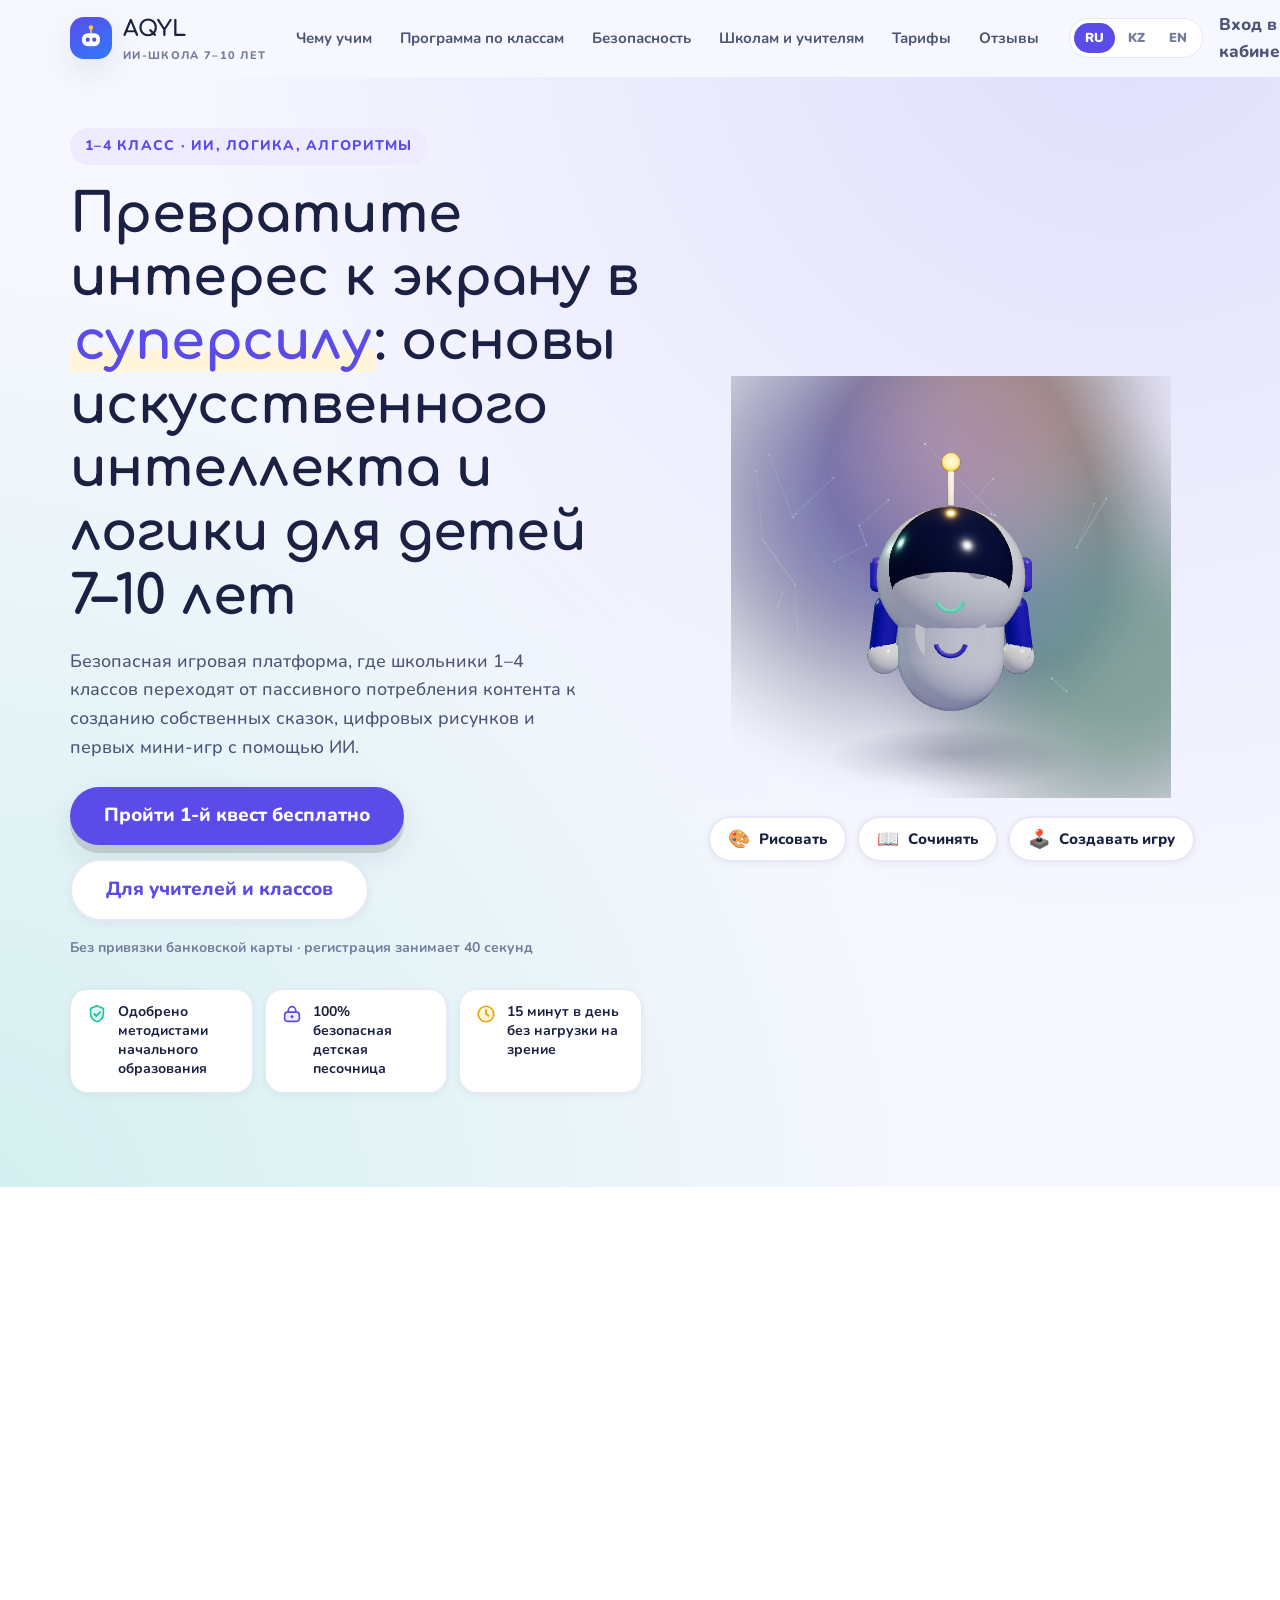
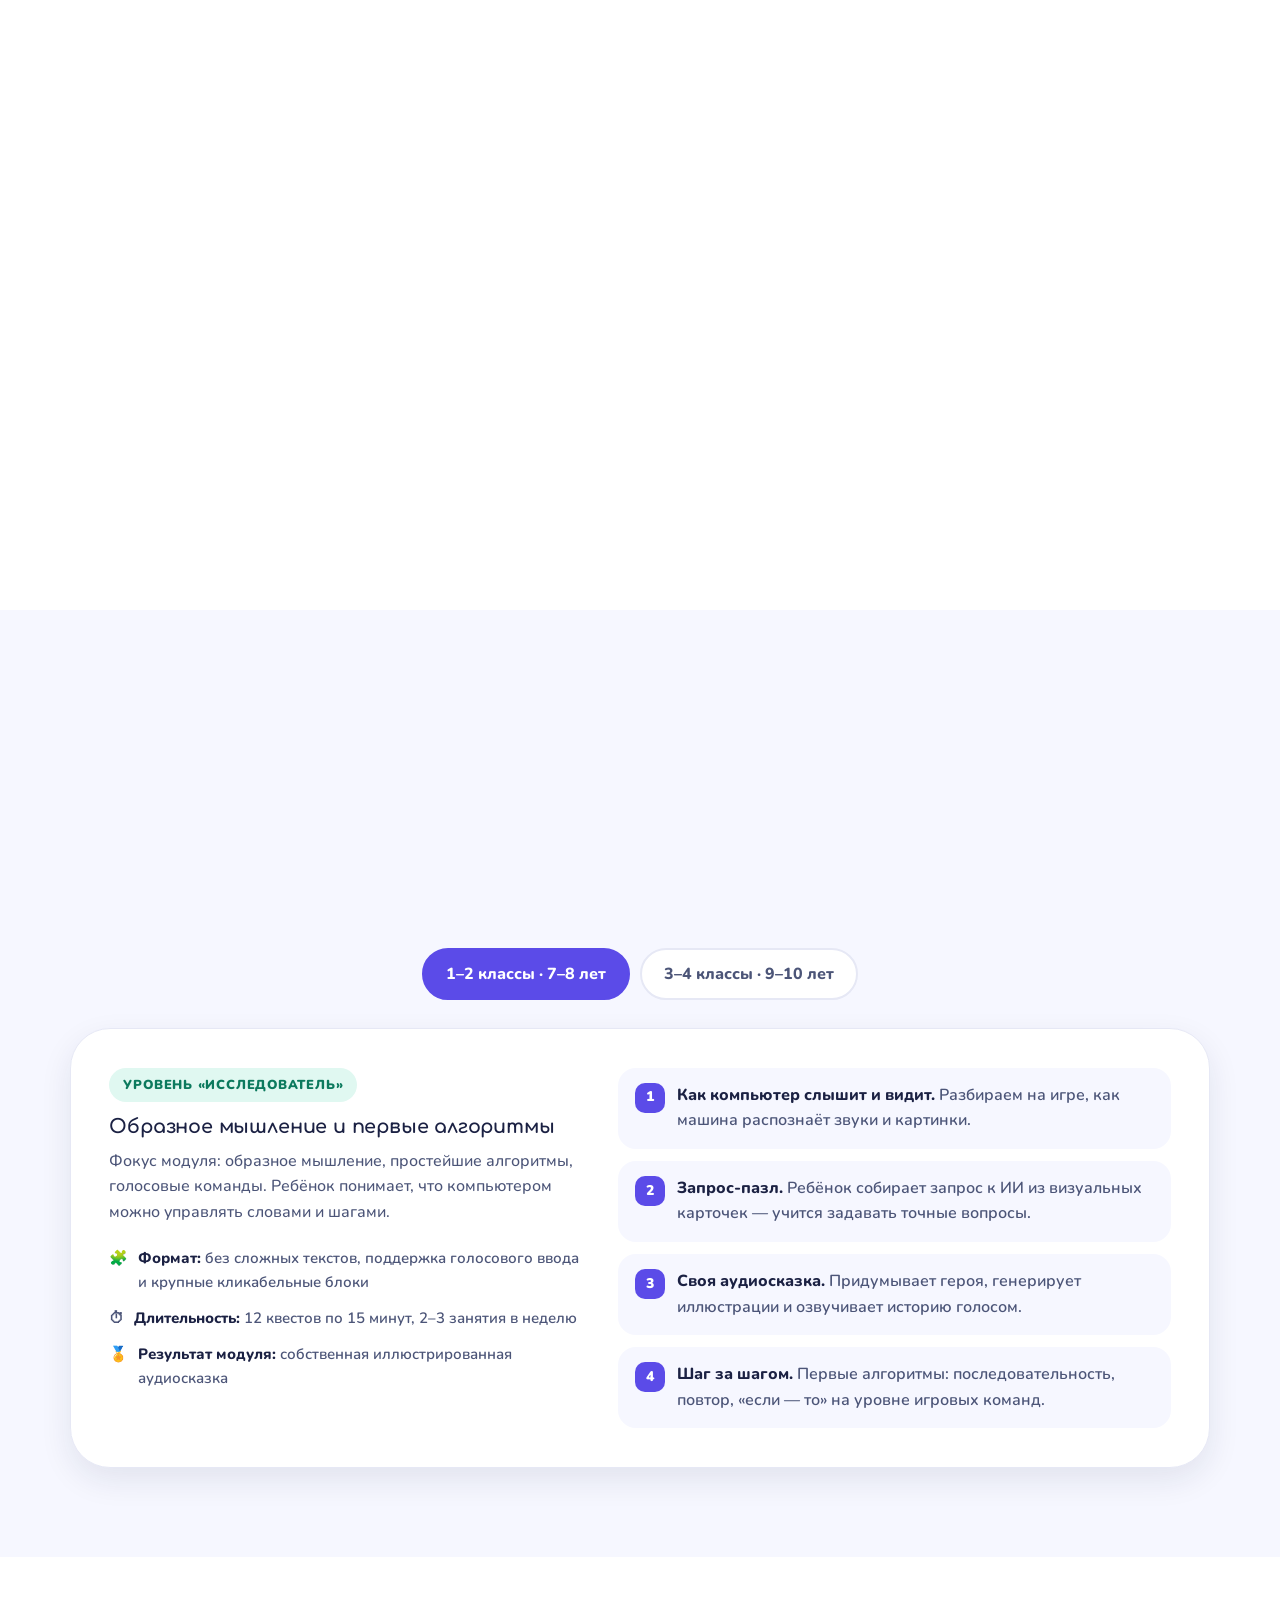
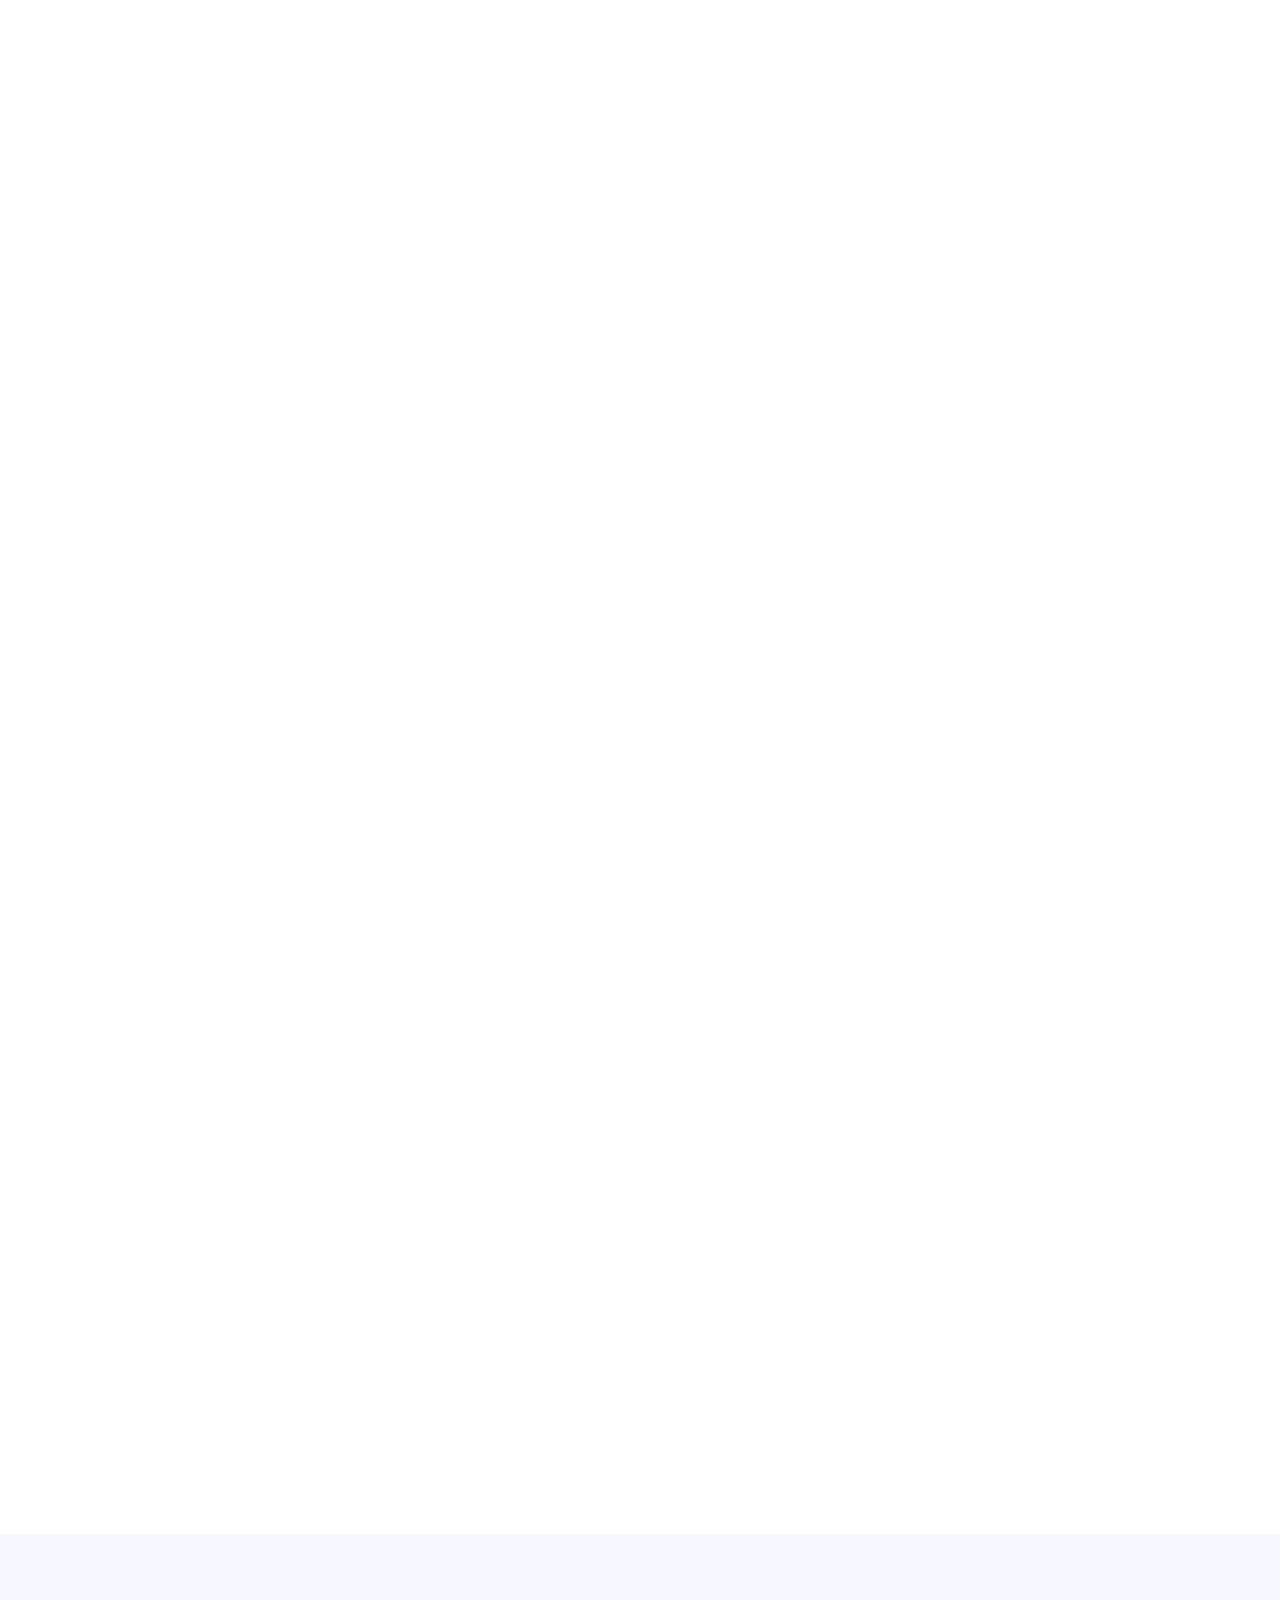
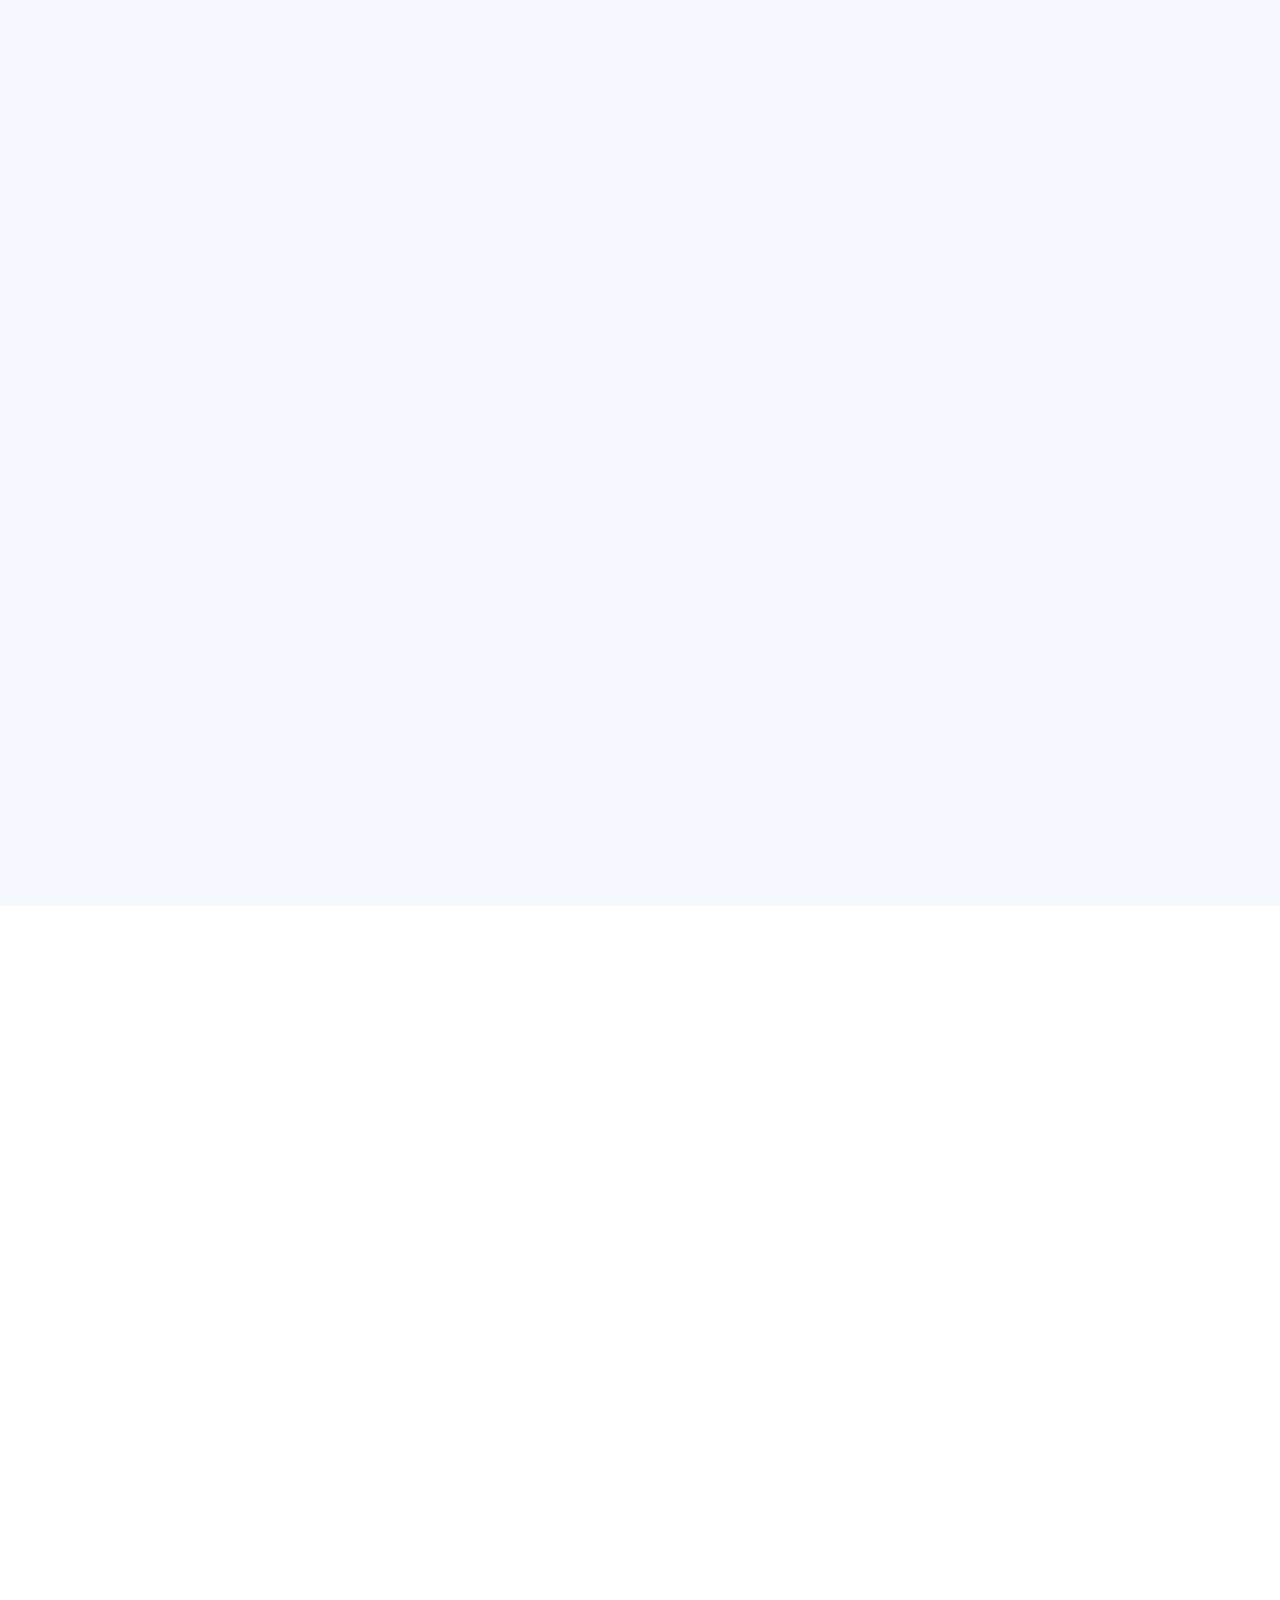
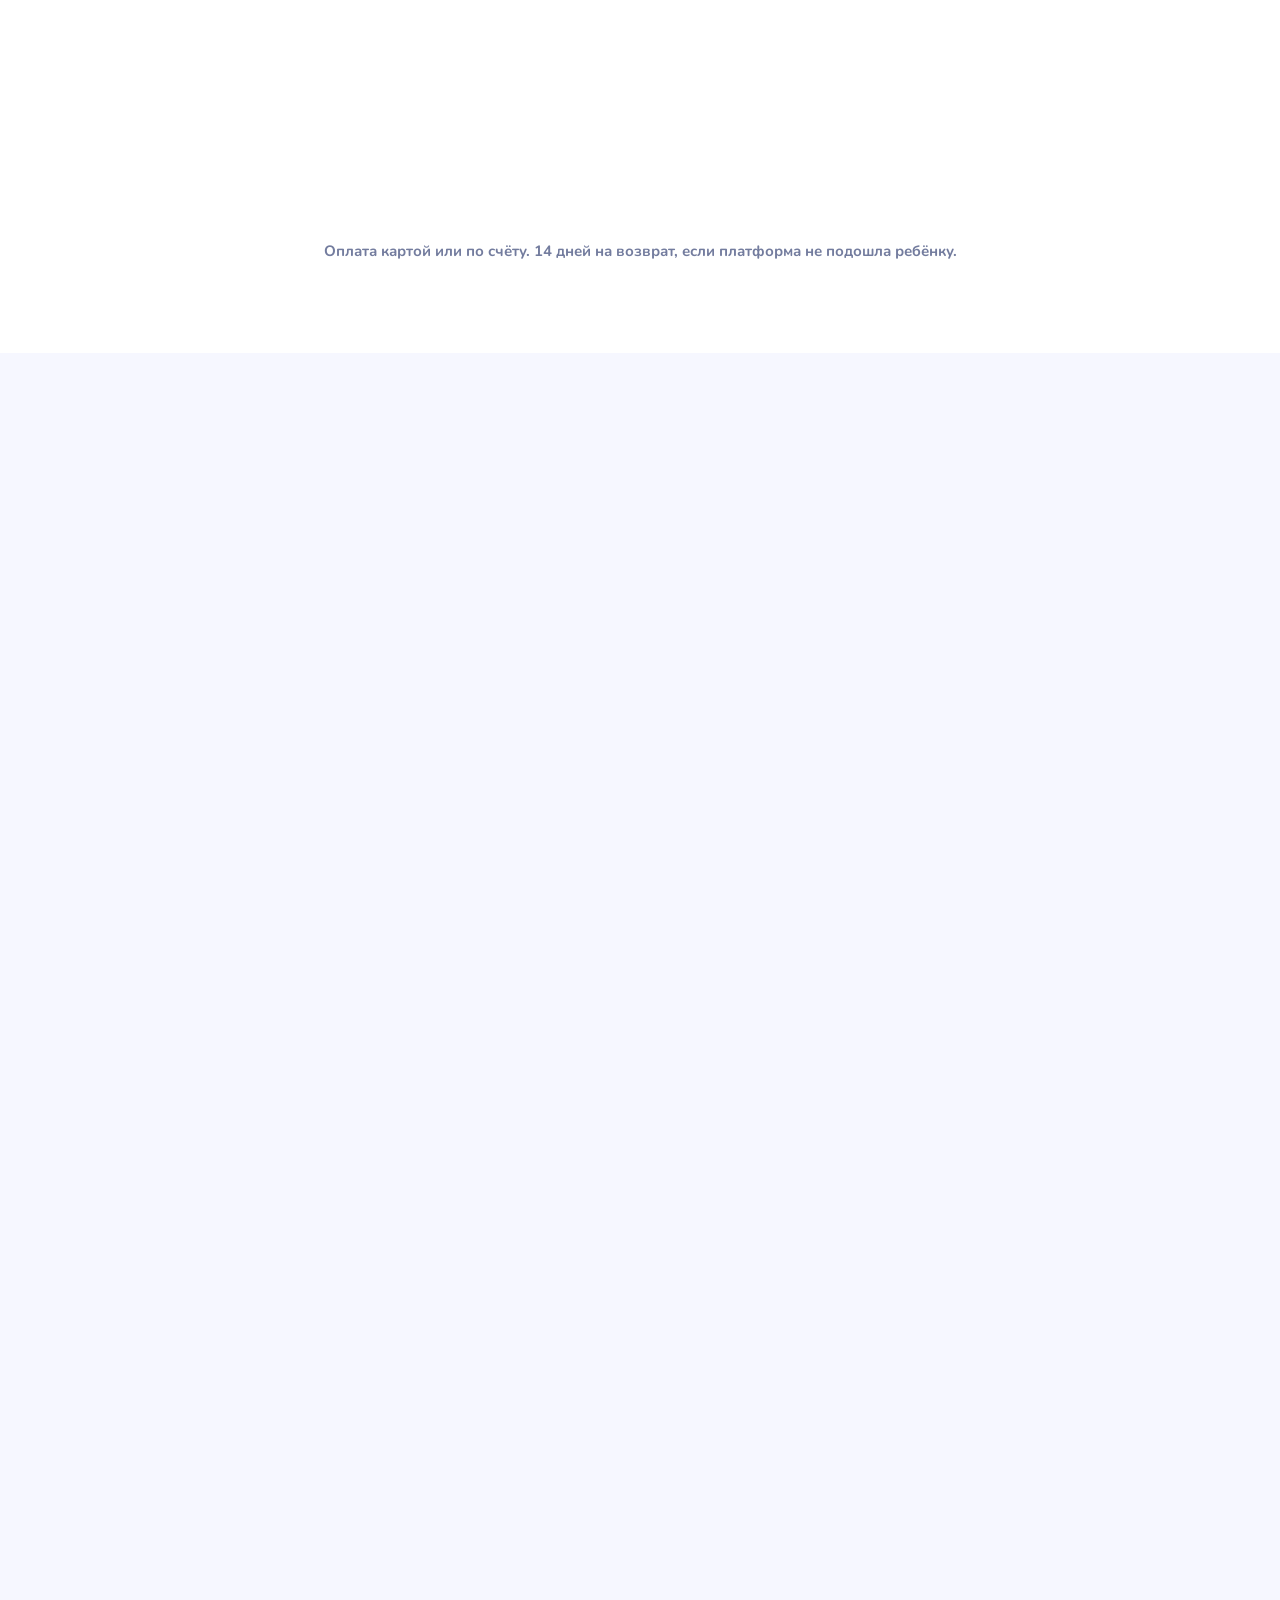
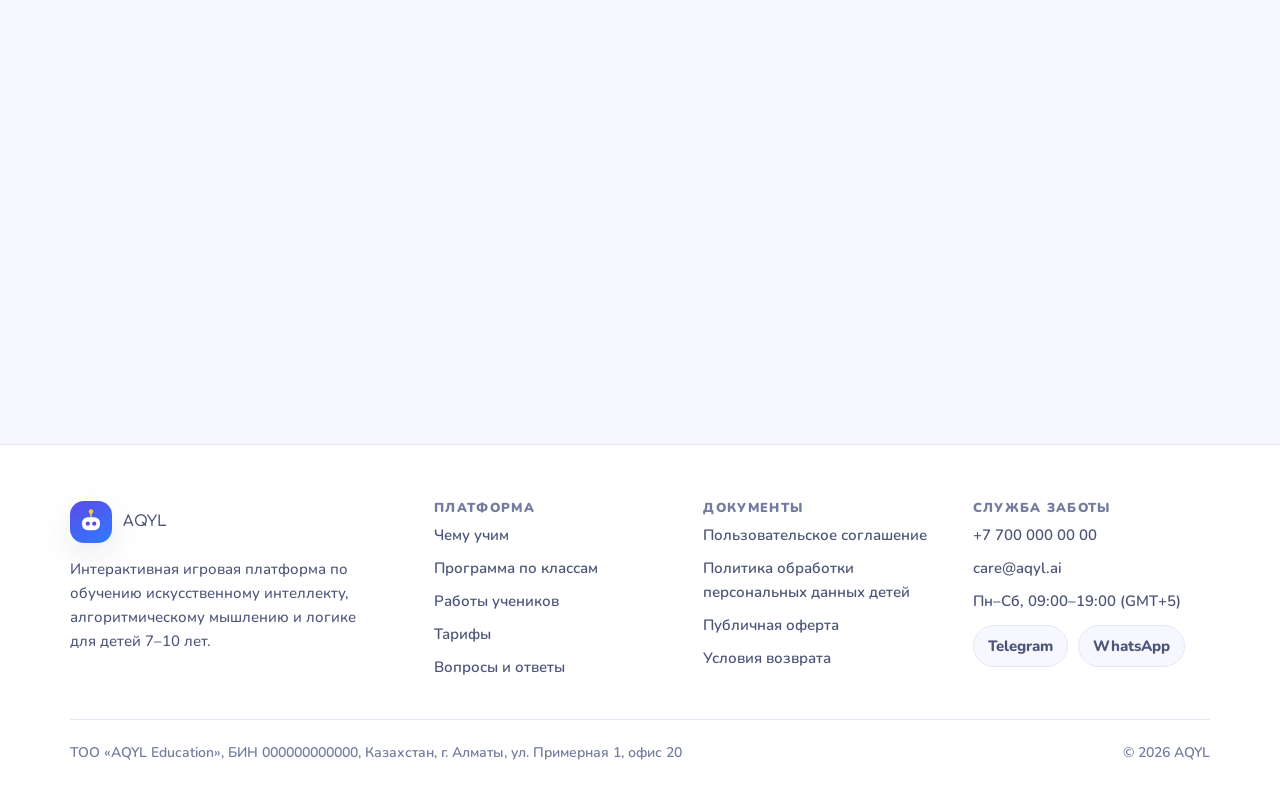
==== commit b0adc06a: "feat: replace hero SVG/CSS mascot with a real-time WebGL scene Swap the SVG+CSS "3D-ish" robot masco" ====
--- a/landing/index.html
+++ b/landing/index.html
@@ -34,6 +34,13 @@
   <!-- Интерактив подгружается фоном и не блокирует первый экран -->
   <script src="assets/js/i18n.js" defer></script>
   <script src="assets/js/main.js" defer></script>
+
+  <!-- WebGL-сцена героя: ES-модуль Three.js (вендорим локально — без внешних CDN
+       и рисков недоступности сети), не блокирует рендер страницы -->
+  <script type="importmap">
+    { "imports": { "three": "./assets/js/vendor/three.module.min.js" } }
+  </script>
+  <script type="module" src="assets/js/hero-scene.js"></script>
 </head>
 
 <body>
@@ -137,104 +144,15 @@
           </ul>
         </div>
 
-        <!-- Интерактивная сцена: лёгкий «3D-пластик» на SVG + CSS-перспективе -->
+        <!-- Интерактивная сцена: WebGL-робот на Three.js (см. assets/js/hero-scene.js) -->
         <div class="scene" id="scene" data-mode="idle">
           <div class="scene__stage" id="stage">
-            <div class="scene__glow" aria-hidden="true"></div>
-
-            <svg class="robot" id="robot" viewBox="0 0 400 380" role="img"
-              aria-label="Робот-помощник Аки — маскот платформы">
-              <defs>
-                <linearGradient id="gBody" x1="0" y1="0" x2="0" y2="1">
-                  <stop offset="0" stop-color="#fff" />
-                  <stop offset="1" stop-color="#dfe4ff" />
-                </linearGradient>
-                <linearGradient id="gHead" x1="0" y1="0" x2="1" y2="1">
-                  <stop offset="0" stop-color="#fff" />
-                  <stop offset="1" stop-color="#e7eaff" />
-                </linearGradient>
-                <linearGradient id="gVisor" x1="0" y1="0" x2="1" y2="1">
-                  <stop offset="0" stop-color="#2b3160" />
-                  <stop offset="1" stop-color="#1b2143" />
-                </linearGradient>
-                <linearGradient id="gArm" x1="0" y1="0" x2="0" y2="1">
-                  <stop offset="0" stop-color="#6d5df0" />
-                  <stop offset="1" stop-color="#4436c9" />
-                </linearGradient>
-              </defs>
-
-              <ellipse cx="200" cy="352" rx="104" ry="17" fill="#1b2143" opacity=".1" />
-
-              <!-- руки -->
-              <rect x="86" y="212" width="36" height="92" rx="18" fill="url(#gArm)" />
-              <rect x="278" y="212" width="36" height="92" rx="18" fill="url(#gArm)" />
-              <circle cx="104" cy="308" r="21" fill="#fff" stroke="#dfe4ff" stroke-width="3" />
-              <circle cx="296" cy="308" r="21" fill="#fff" stroke="#dfe4ff" stroke-width="3" />
-
-              <!-- корпус -->
-              <rect x="118" y="196" width="164" height="128" rx="46" fill="url(#gBody)" stroke="#d4daff"
-                stroke-width="3" />
-              <rect x="150" y="226" width="100" height="70" rx="24" fill="#eeebff" />
-              <path d="M172 258c8 12 40 12 48 0" stroke="#5b4be8" stroke-width="5" stroke-linecap="round" fill="none" />
-              <circle cx="200" cy="196" r="9" fill="#16c79a" />
-
-              <!-- голова -->
-              <rect x="98" y="118" width="18" height="46" rx="9" fill="#6d5df0" />
-              <rect x="284" y="118" width="18" height="46" rx="9" fill="#6d5df0" />
-              <rect x="110" y="68" width="180" height="134" rx="50" fill="url(#gHead)" stroke="#d4daff"
-                stroke-width="3" />
-              <rect x="132" y="94" width="136" height="82" rx="38" fill="url(#gVisor)" />
-              <ellipse cx="200" cy="112" rx="52" ry="12" fill="#fff" opacity=".14" />
-
-              <!-- глаза -->
-              <g id="eyeL">
-                <circle cx="172" cy="134" r="17" fill="#fff" />
-                <circle class="robot__pupil" cx="172" cy="134" r="8" fill="#5b4be8" />
-                <circle cx="176" cy="130" r="3" fill="#fff" opacity=".9" />
-              </g>
-              <g id="eyeR">
-                <circle cx="228" cy="134" r="17" fill="#fff" />
-                <circle class="robot__pupil" cx="228" cy="134" r="8" fill="#5b4be8" />
-                <circle cx="232" cy="130" r="3" fill="#fff" opacity=".9" />
-              </g>
-              <rect class="robot__lid" x="150" y="112" width="100" height="46" rx="20" fill="#242a55" />
-
-              <!-- улыбка на визоре -->
-              <path d="M186 158c6 7 22 7 28 0" stroke="#16c79a" stroke-width="5" stroke-linecap="round" fill="none" />
-
-              <!-- антенна -->
-              <rect x="196" y="34" width="8" height="36" rx="4" fill="#b9c0ee" />
-              <circle cx="200" cy="30" r="15" fill="#ffc93c" />
-              <circle cx="200" cy="30" r="15" fill="none" stroke="#ffc93c" stroke-width="3" opacity=".45">
-                <animate attributeName="r" values="15;24;15" dur="2.6s" repeatCount="indefinite" />
-                <animate attributeName="opacity" values=".45;0;.45" dur="2.6s" repeatCount="indefinite" />
-              </circle>
-
-              <!-- РЕКВИЗИТ: берет художника -->
-              <g class="prop prop--beret">
-                <path d="M118 74c14-30 50-46 82-46s68 16 82 46c-30 14-52 18-82 18s-52-4-82-18z" fill="#ff6b6b" />
-                <circle cx="252" cy="36" r="11" fill="#ffc93c" />
-                <path d="M118 74c30 10 52 14 82 14s52-4 82-14" stroke="#e04f4f" stroke-width="4" fill="none" />
-              </g>
-
-              <!-- РЕКВИЗИТ: книга сказок -->
-              <g class="prop prop--book">
-                <path d="M112 268l88-16v76l-88 12z" fill="#fff" stroke="#5b4be8" stroke-width="4" />
-                <path d="M288 268l-88-16v76l88 12z" fill="#fff" stroke="#5b4be8" stroke-width="4" />
-                <path d="M200 252v76" stroke="#5b4be8" stroke-width="5" />
-                <path d="M130 282l52-9M130 298l52-9M218 273l52 9M218 289l52 9" stroke="#b9c0ee" stroke-width="4"
-                  stroke-linecap="round" />
-              </g>
-
-              <!-- РЕКВИЗИТ: джойстик -->
-              <g class="prop prop--joystick">
-                <rect x="126" y="262" width="148" height="66" rx="30" fill="#4436c9" />
-                <circle cx="162" cy="295" r="15" fill="#fff" opacity=".9" />
-                <path d="M162 288v14M155 295h14" stroke="#4436c9" stroke-width="4" stroke-linecap="round" />
-                <circle cx="234" cy="286" r="10" fill="#ffc93c" />
-                <circle cx="252" cy="304" r="10" fill="#16c79a" />
-              </g>
-            </svg>
+            <canvas class="scene__canvas" id="heroCanvas" role="img"
+              aria-label="Робот-помощник Аки — интерактивная 3D-сцена"></canvas>
+
+            <div class="scene__fallback" id="sceneFallback" aria-hidden="true">
+              <span class="scene__fallback-orb"></span>
+            </div>
 
             <!-- Всплывающие карточки-результаты -->
             <div class="scene__card scene__card--canvas" id="cardDraw" aria-live="polite">
--- a/landing/assets/css/styles.css
+++ b/landing/assets/css/styles.css
@@ -314,26 +314,10 @@
   position: relative;
   padding: clamp(28px, 4vw, 56px) 0 clamp(48px, 6vw, 88px);
   overflow: hidden;
-}
-.hero::before, .hero::after {
-  content: "";
-  position: absolute;
-  border-radius: 50%;
-  filter: blur(10px);
-  z-index: 0;
-  pointer-events: none;
-}
-.hero::before {
-  width: 520px; height: 520px;
-  top: -220px; right: -120px;
-  background: radial-gradient(circle at 40% 40%, rgba(91, 75, 232, .16), transparent 65%);
-}
-.hero::after {
-  width: 460px; height: 460px;
-  bottom: -240px; left: -160px;
-  background: radial-gradient(circle at 60% 40%, rgba(22, 199, 154, .18), transparent 65%);
-}
-
+  background:
+    radial-gradient(circle at 88% -8%, rgba(91, 75, 232, .14), transparent 58%),
+    radial-gradient(circle at -4% 104%, rgba(22, 199, 154, .16), transparent 55%);
+}
 .hero__grid {
   position: relative;
   z-index: 1;
@@ -386,7 +370,6 @@
 
 .scene {
   position: relative;
-  perspective: 1000px;
   min-height: 420px;
   display: flex;
   flex-direction: column;
@@ -400,40 +383,32 @@
   width: 100%;
   max-width: 440px;
   aspect-ratio: 1 / .96;
-  transform-style: preserve-3d;
-  transition: transform .25s ease-out;
-}
-
-.scene__glow {
-  position: absolute;
-  inset: 8% 6% 12%;
-  border-radius: 50% 50% 44% 44%;
-  background: radial-gradient(circle at 50% 62%, #fff 0%, var(--violet-soft) 46%, rgba(238, 235, 255, 0) 72%);
-  transform: translateZ(-60px);
-}
-
-.robot {
+}
+
+.scene__canvas {
   position: absolute;
   inset: 0;
-  width: 100%; height: 100%;
-  transform: translateZ(30px);
-  animation: float 6s ease-in-out infinite;
-  will-change: transform;
-}
-@keyframes float {
-  0%, 100% { transform: translateZ(30px) translateY(0); }
-  50% { transform: translateZ(30px) translateY(-12px); }
-}
-
-.robot__pupil { transition: transform .12s linear; }
-.robot__lid { transform-origin: center; transform: scaleY(0); transition: transform .09s ease; }
-.robot.is-blinking .robot__lid { transform: scaleY(1); }
-
-/* prop layers toggled by mode */
-.prop { opacity: 0; transform: translateY(10px) scale(.9); transition: opacity .3s ease, transform .35s cubic-bezier(.34, 1.56, .64, 1); transform-origin: center; }
-.scene[data-mode="draw"] .prop--beret,
-.scene[data-mode="story"] .prop--book,
-.scene[data-mode="game"] .prop--joystick { opacity: 1; transform: translateY(0) scale(1); }
+  width: 100%;
+  height: 100%;
+  display: block;
+  touch-action: none;
+}
+
+.scene__fallback {
+  position: absolute;
+  inset: 8%;
+  border-radius: 50%;
+  display: none;
+  place-items: center;
+  background: radial-gradient(circle at 50% 38%, #fff 0%, var(--violet-soft) 55%, rgba(238, 235, 255, 0) 78%);
+}
+.scene__fallback-orb {
+  width: 46%;
+  aspect-ratio: 1;
+  border-radius: 50%;
+  background: linear-gradient(150deg, var(--violet), var(--blue));
+  box-shadow: var(--sh-3);
+}
 
 .scene__card {
   position: absolute;
